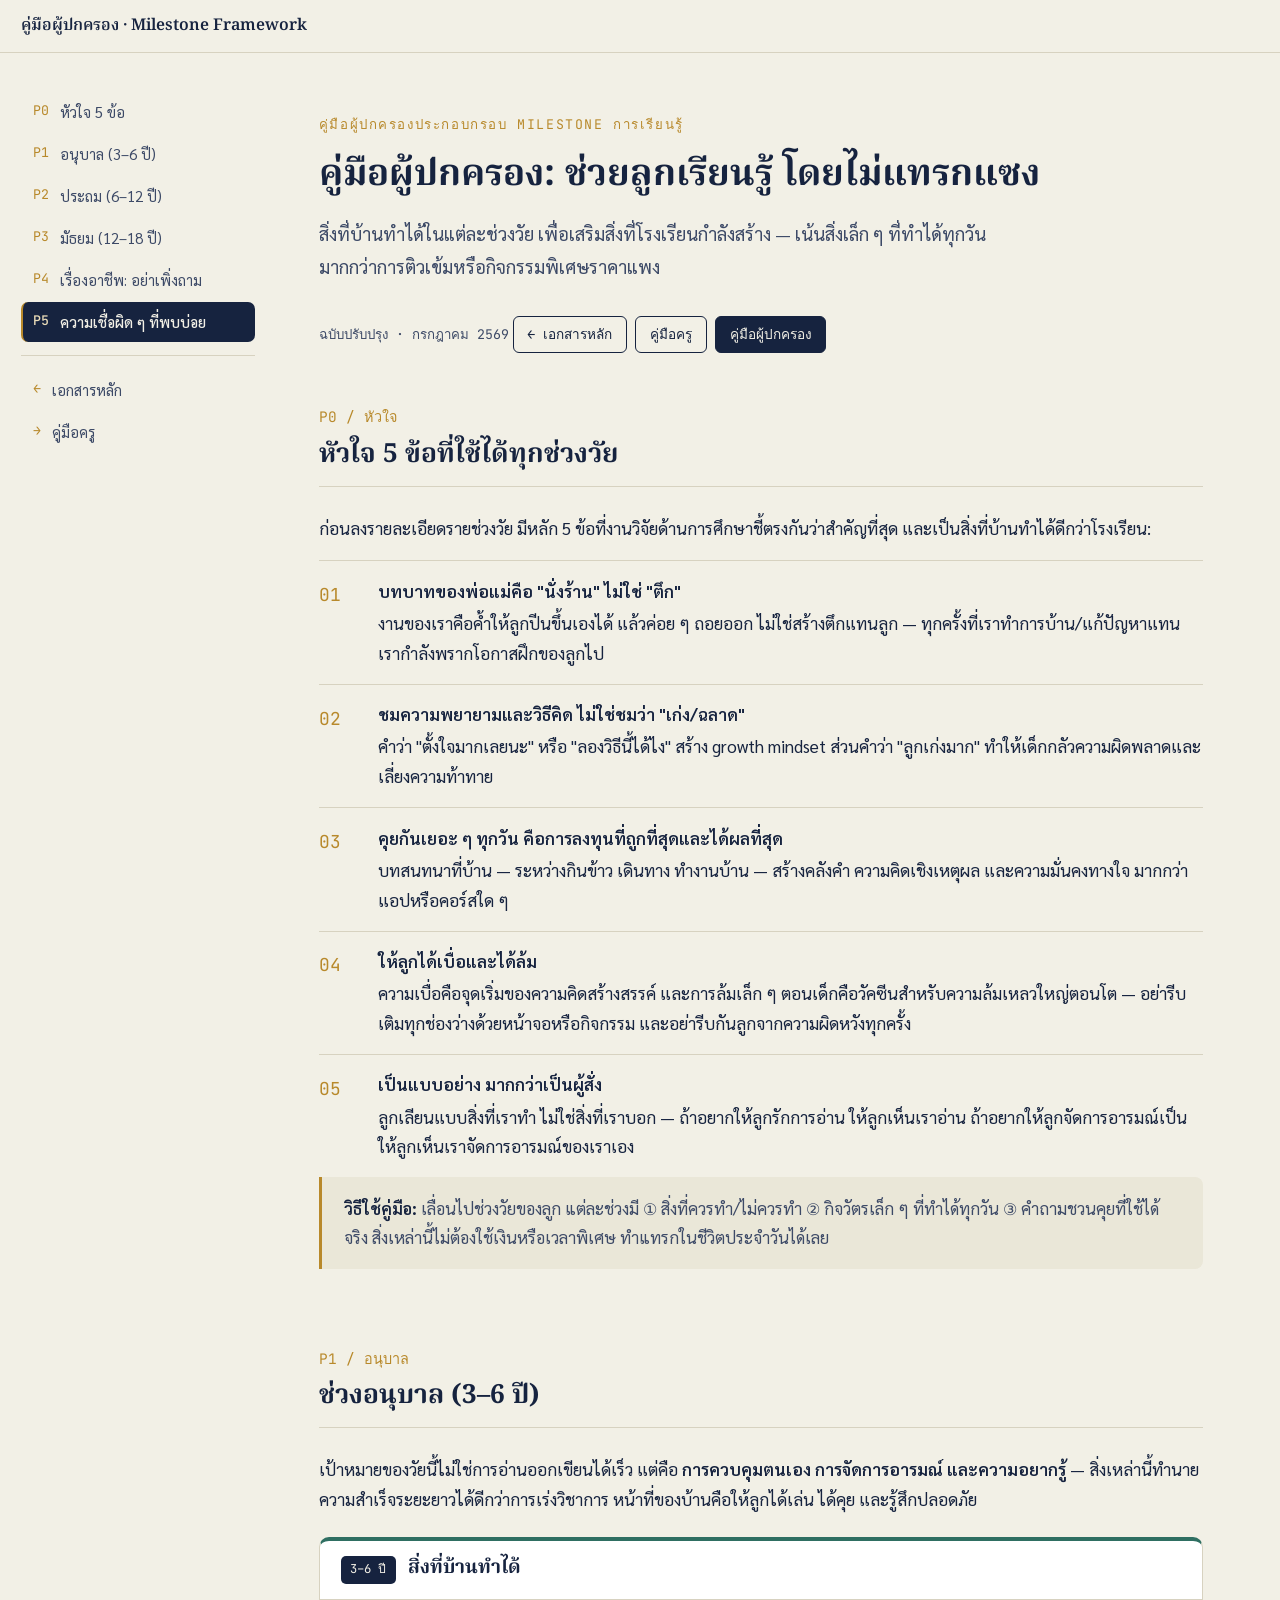
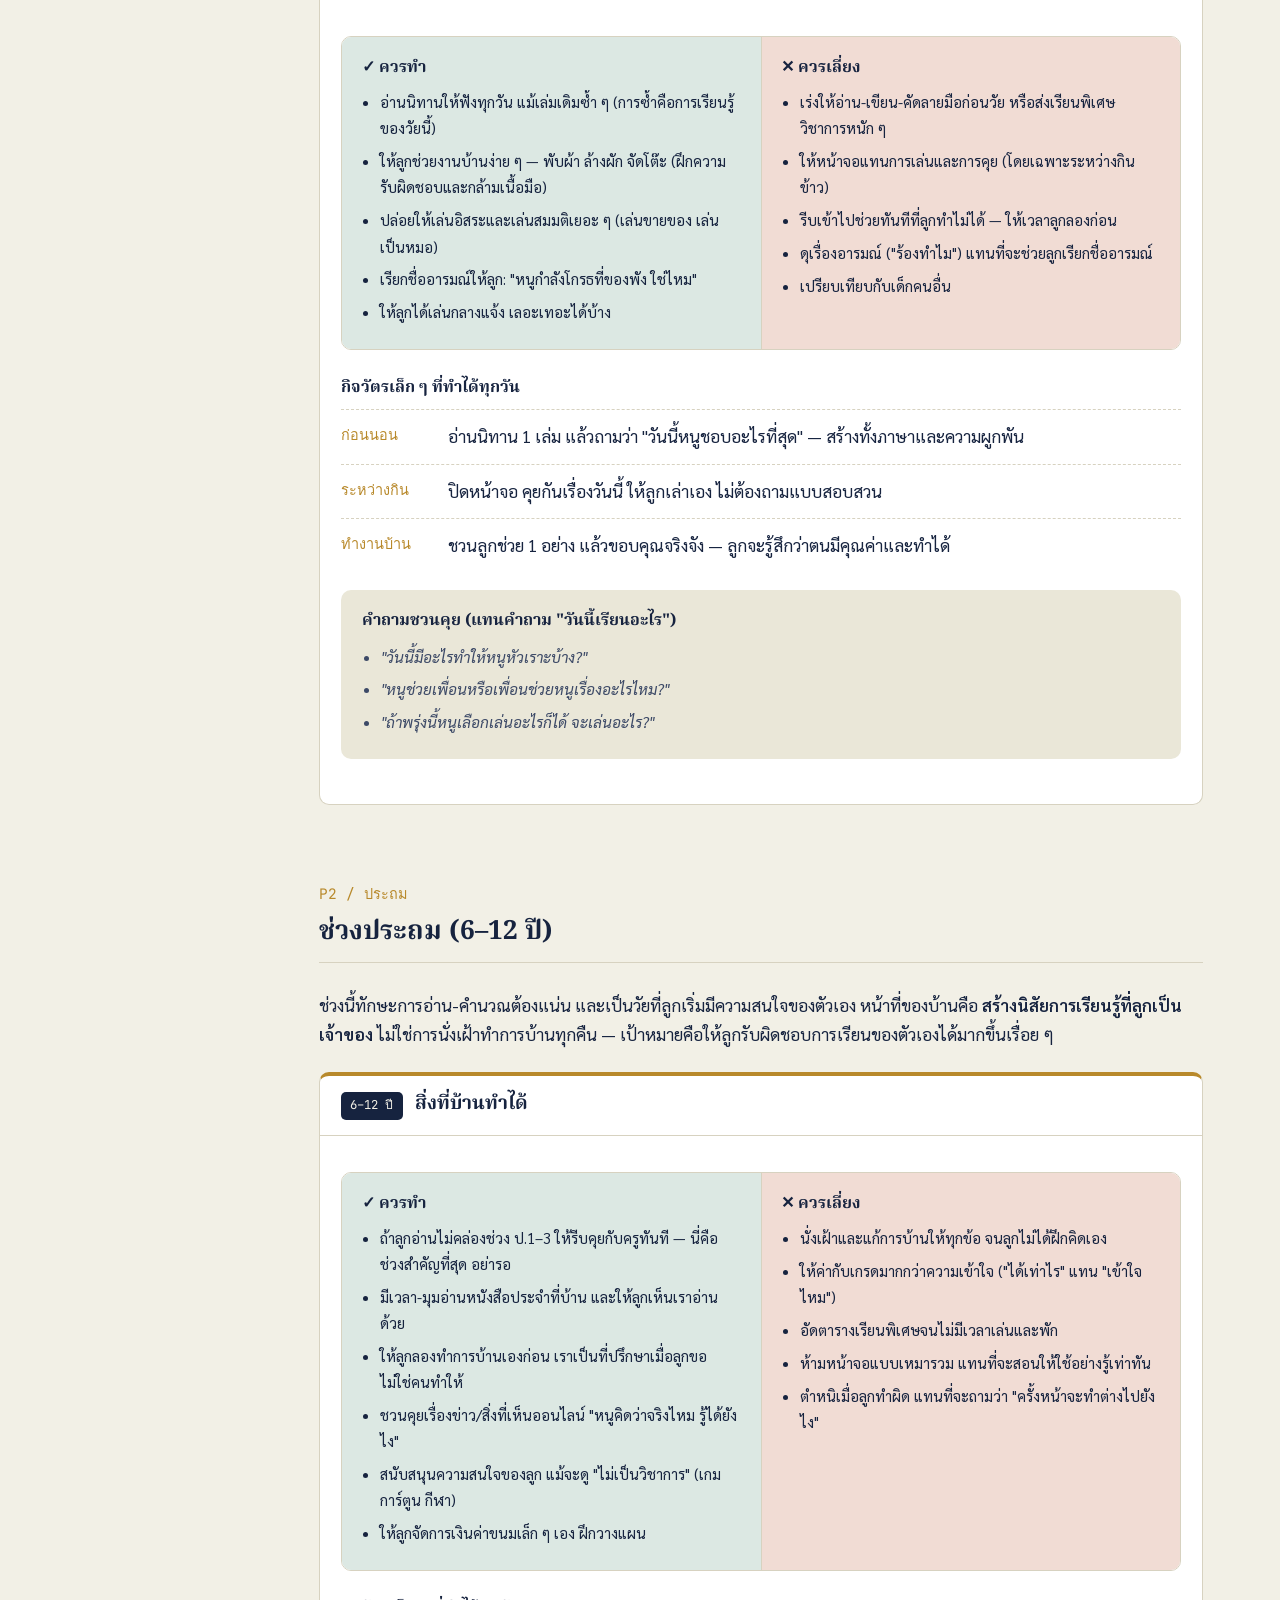
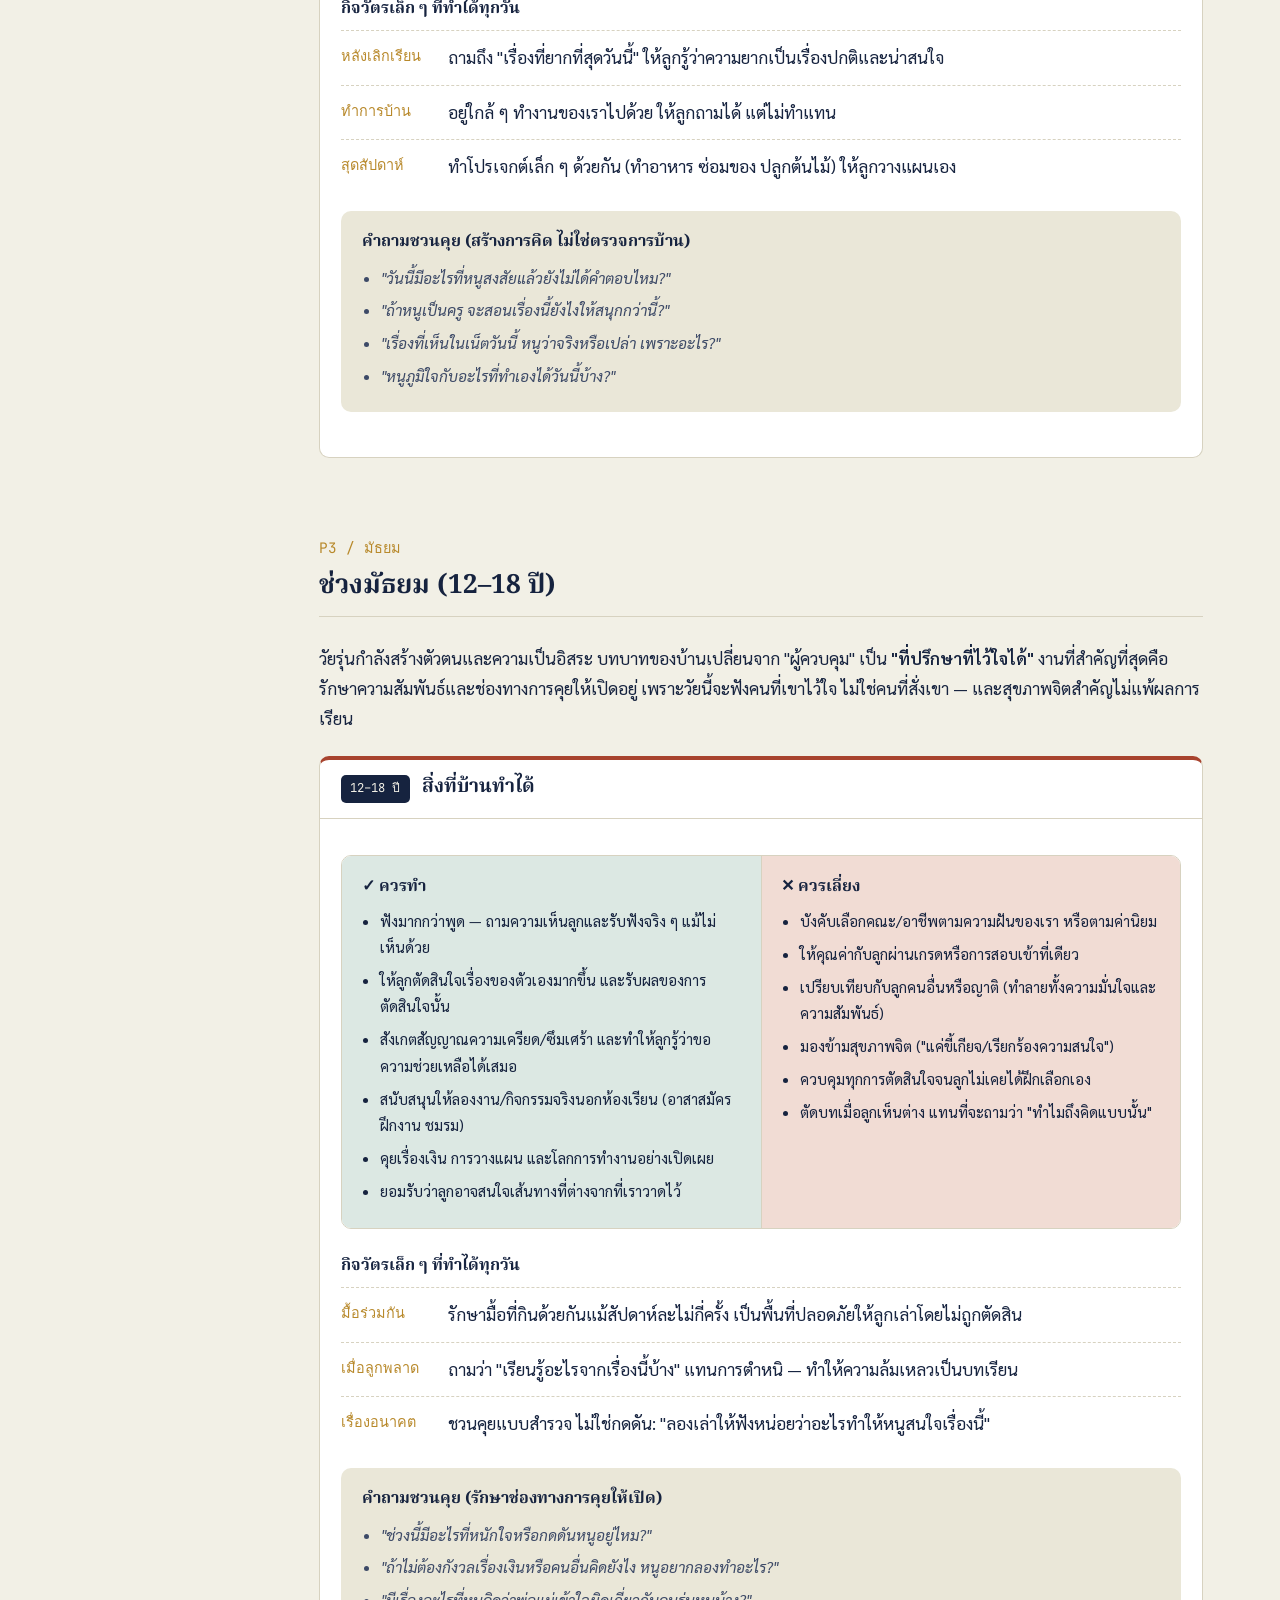
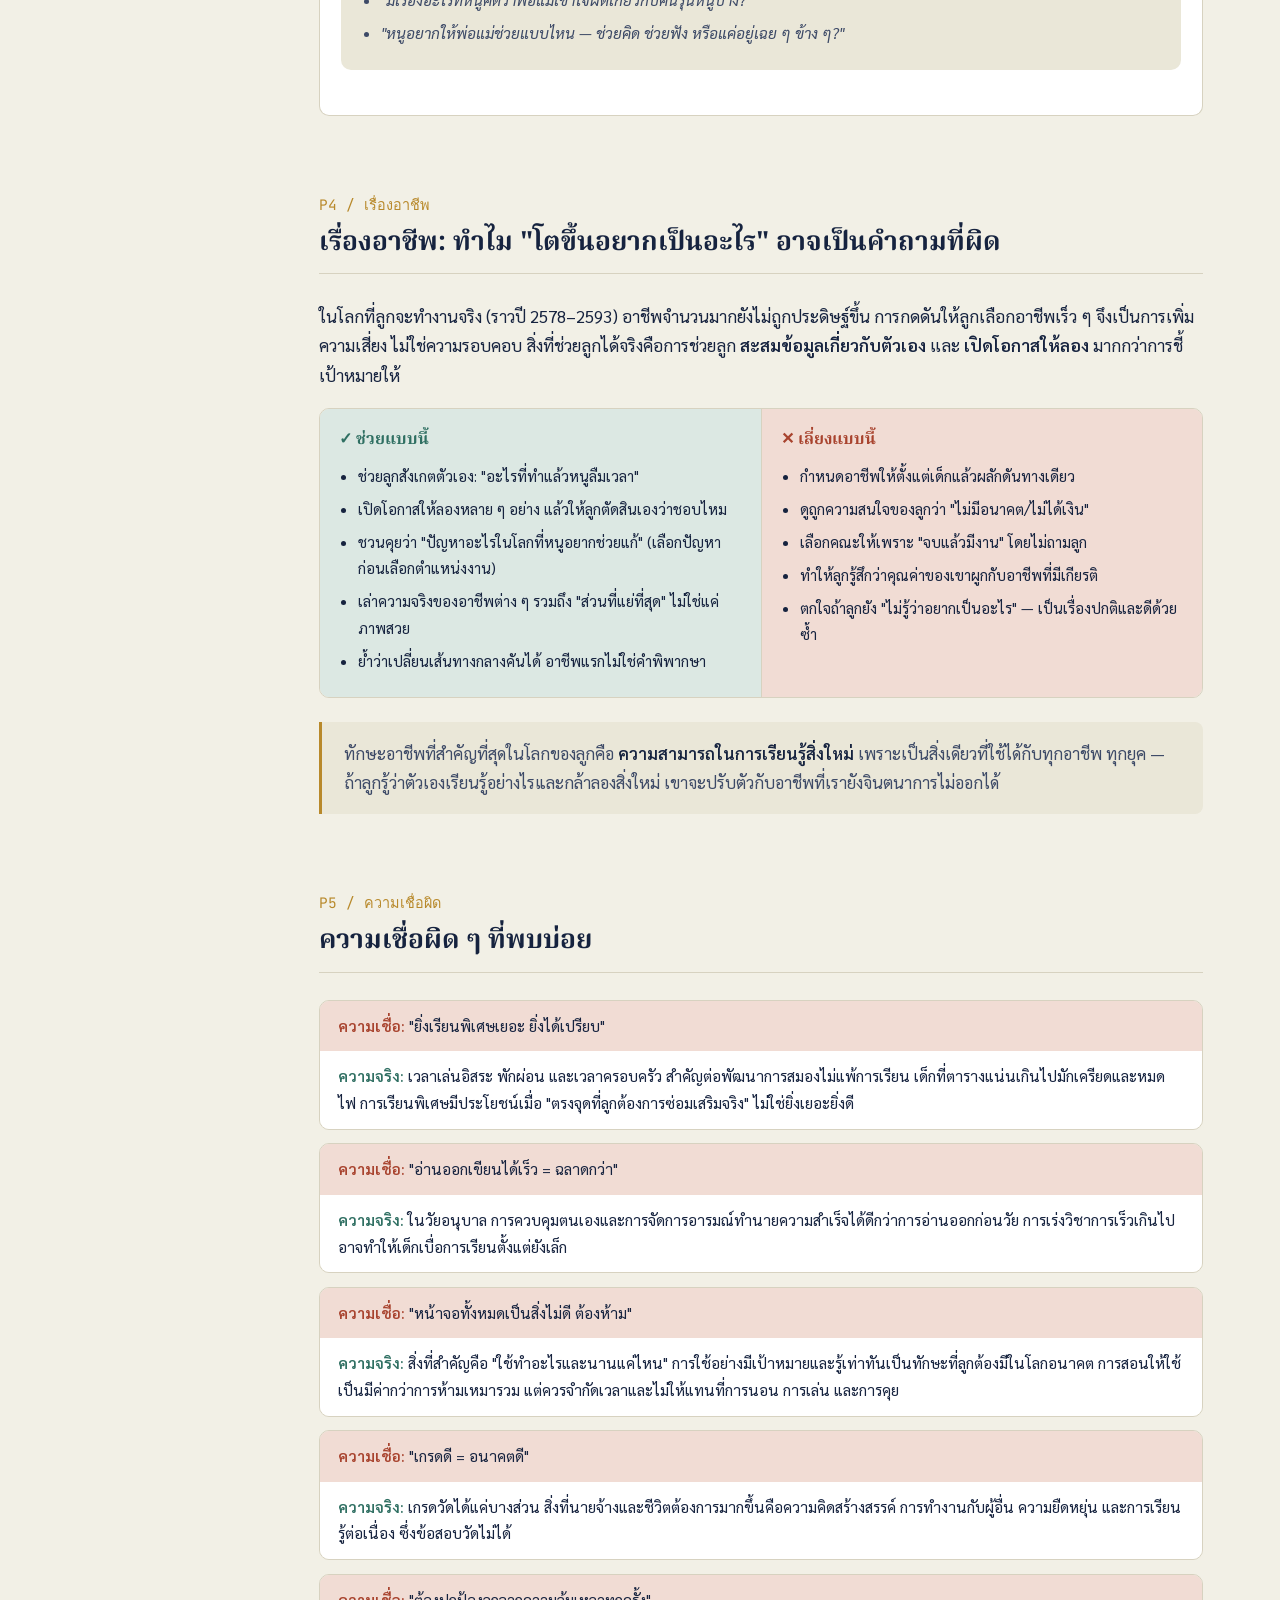
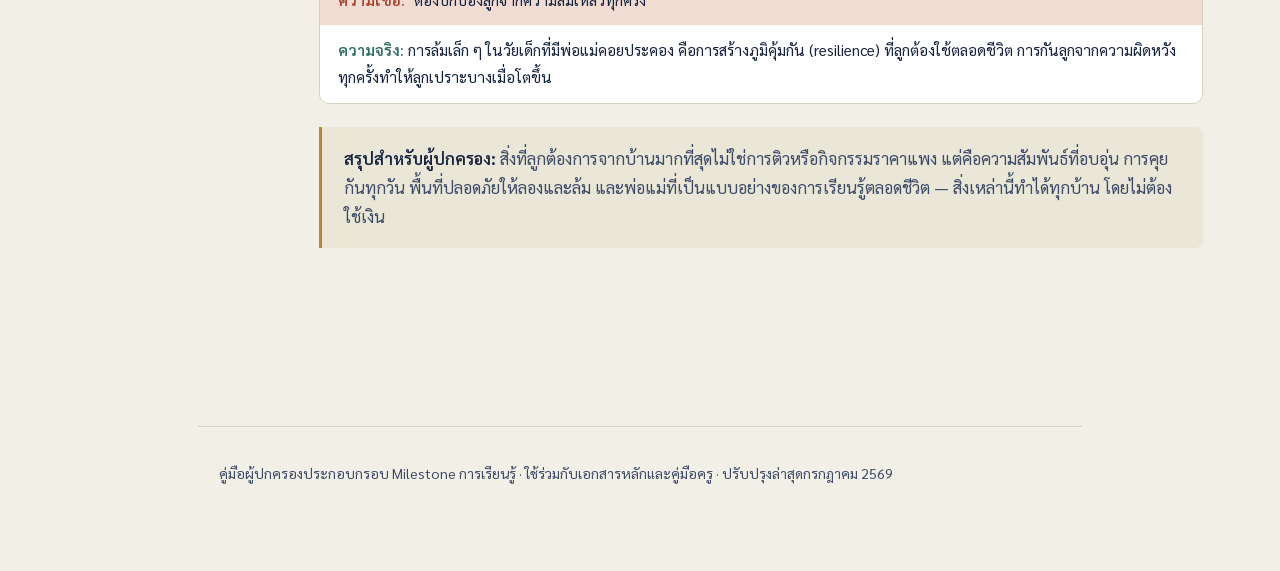
==== parents.html @ 1c9e145d "include parents manual and update reference links" ====
<!DOCTYPE html>
<html lang="th">
<head>
<meta charset="UTF-8">
<meta name="viewport" content="width=device-width, initial-scale=1.0">
<title>คู่มือผู้ปกครอง: ส่งเสริมการเรียนรู้ตามช่วงวัย</title>
<meta name="description" content="คู่มือผู้ปกครองสำหรับกรอบ Milestone การเรียนรู้ — ช่วยลูกอย่างไรในแต่ละช่วงวัย โดยไม่แทรกแซง">
<link rel="preconnect" href="https://fonts.googleapis.com">
<link rel="preconnect" href="https://fonts.gstatic.com" crossorigin>
<link href="https://fonts.googleapis.com/css2?family=Noto+Serif+Thai:wght@500;600;700&family=Sarabun:wght@300;400;500;600;700&family=JetBrains+Mono:wght@400;500&display=swap" rel="stylesheet">
<link rel="stylesheet" href="style.css">
</head>
<body>

<div id="progress"></div>

<div class="topbar">
  <span class="topbar__title">คู่มือผู้ปกครอง · Milestone Framework</span>
  <button class="topbar__toggle" id="tocToggle">สารบัญ ☰</button>
</div>

<div class="shell">
  <nav class="toc" id="toc">
    <ol>
      <li><a href="#p0"><span class="num">P0</span> หัวใจ 5 ข้อ</a></li>
      <li><a href="#p1"><span class="num">P1</span> อนุบาล (3–6 ปี)</a></li>
      <li><a href="#p2"><span class="num">P2</span> ประถม (6–12 ปี)</a></li>
      <li><a href="#p3"><span class="num">P3</span> มัธยม (12–18 ปี)</a></li>
      <li><a href="#p4"><span class="num">P4</span> เรื่องอาชีพ: อย่าเพิ่งถาม</a></li>
      <li><a href="#p5"><span class="num">P5</span> ความเชื่อผิด ๆ ที่พบบ่อย</a></li>
      <li style="margin-top:.8rem;border-top:1px solid var(--line);padding-top:.8rem;"><a href="index.html"><span class="num">←</span> เอกสารหลัก</a></li>
      <li><a href="teachers.html"><span class="num">→</span> คู่มือครู</a></li>
    </ol>
  </nav>

  <main>
    <div class="hero">
      <span class="eyebrow">คู่มือผู้ปกครองประกอบกรอบ Milestone การเรียนรู้</span>
      <h1>คู่มือผู้ปกครอง: ช่วยลูกเรียนรู้ โดยไม่แทรกแซง</h1>
      <p class="lede">สิ่งที่บ้านทำได้ในแต่ละช่วงวัย เพื่อเสริมสิ่งที่โรงเรียนกำลังสร้าง — เน้นสิ่งเล็ก ๆ ที่ทำได้ทุกวัน มากกว่าการติวเข้มหรือกิจกรรมพิเศษราคาแพง</p>
      <span class="meta">ฉบับปรับปรุง · กรกฎาคม 2569</span>
      <div class="page-switch"><a href="index.html">← เอกสารหลัก</a><a href="teachers.html">คู่มือครู</a><a class="current" href="parents.html">คู่มือผู้ปกครอง</a></div>
    </div>

    <!-- ===== P0 ===== -->
    <section id="p0">
      <div class="chapter-head"><span class="num">P0 / หัวใจ</span><h2>หัวใจ 5 ข้อที่ใช้ได้ทุกช่วงวัย</h2></div>
      <p>ก่อนลงรายละเอียดรายช่วงวัย มีหลัก 5 ข้อที่งานวิจัยด้านการศึกษาชี้ตรงกันว่าสำคัญที่สุด และเป็นสิ่งที่บ้านทำได้ดีกว่าโรงเรียน:</p>

      <div class="principle"><span class="idx">01</span><div><strong>บทบาทของพ่อแม่คือ "นั่งร้าน" ไม่ใช่ "ตึก"</strong>งานของเราคือค้ำให้ลูกปีนขึ้นเองได้ แล้วค่อย ๆ ถอยออก ไม่ใช่สร้างตึกแทนลูก — ทุกครั้งที่เราทำการบ้าน/แก้ปัญหาแทน เรากำลังพรากโอกาสฝึกของลูกไป</div></div>
      <div class="principle"><span class="idx">02</span><div><strong>ชมความพยายามและวิธีคิด ไม่ใช่ชมว่า "เก่ง/ฉลาด"</strong>คำว่า "ตั้งใจมากเลยนะ" หรือ "ลองวิธีนี้ได้ไง" สร้าง growth mindset ส่วนคำว่า "ลูกเก่งมาก" ทำให้เด็กกลัวความผิดพลาดและเลี่ยงความท้าทาย</div></div>
      <div class="principle"><span class="idx">03</span><div><strong>คุยกันเยอะ ๆ ทุกวัน คือการลงทุนที่ถูกที่สุดและได้ผลที่สุด</strong>บทสนทนาที่บ้าน — ระหว่างกินข้าว เดินทาง ทำงานบ้าน — สร้างคลังคำ ความคิดเชิงเหตุผล และความมั่นคงทางใจ มากกว่าแอปหรือคอร์สใด ๆ</div></div>
      <div class="principle"><span class="idx">04</span><div><strong>ให้ลูกได้เบื่อและได้ล้ม</strong>ความเบื่อคือจุดเริ่มของความคิดสร้างสรรค์ และการล้มเล็ก ๆ ตอนเด็กคือวัคซีนสำหรับความล้มเหลวใหญ่ตอนโต — อย่ารีบเติมทุกช่องว่างด้วยหน้าจอหรือกิจกรรม และอย่ารีบกันลูกจากความผิดหวังทุกครั้ง</div></div>
      <div class="principle"><span class="idx">05</span><div><strong>เป็นแบบอย่าง มากกว่าเป็นผู้สั่ง</strong>ลูกเลียนแบบสิ่งที่เราทำ ไม่ใช่สิ่งที่เราบอก — ถ้าอยากให้ลูกรักการอ่าน ให้ลูกเห็นเราอ่าน ถ้าอยากให้ลูกจัดการอารมณ์เป็น ให้ลูกเห็นเราจัดการอารมณ์ของเราเอง</div></div>

      <div class="lead-callout"><strong>วิธีใช้คู่มือ:</strong> เลื่อนไปช่วงวัยของลูก แต่ละช่วงมี ① สิ่งที่ควรทำ/ไม่ควรทำ ② กิจวัตรเล็ก ๆ ที่ทำได้ทุกวัน ③ คำถามชวนคุยที่ใช้ได้จริง สิ่งเหล่านี้ไม่ต้องใช้เงินหรือเวลาพิเศษ ทำแทรกในชีวิตประจำวันได้เลย</div>
    </section>

    <!-- ===== P1 KINDERGARTEN ===== -->
    <section id="p1">
      <div class="chapter-head"><span class="num">P1 / อนุบาล</span><h2>ช่วงอนุบาล (3–6 ปี)</h2></div>
      <p>เป้าหมายของวัยนี้ไม่ใช่การอ่านออกเขียนได้เร็ว แต่คือ <strong>การควบคุมตนเอง การจัดการอารมณ์ และความอยากรู้</strong> — สิ่งเหล่านี้ทำนายความสำเร็จระยะยาวได้ดีกว่าการเร่งวิชาการ หน้าที่ของบ้านคือให้ลูกได้เล่น ได้คุย และรู้สึกปลอดภัย</p>

      <div class="age-band age-band--k">
        <div class="age-band__head"><span class="badge">3–6 ปี</span><h3>สิ่งที่บ้านทำได้</h3></div>
        <div class="age-band__body">
          <div class="do-dont">
            <div class="do-col">
              <h5>✓ ควรทำ</h5>
              <ul>
                <li>อ่านนิทานให้ฟังทุกวัน แม้เล่มเดิมซ้ำ ๆ (การซ้ำคือการเรียนรู้ของวัยนี้)</li>
                <li>ให้ลูกช่วยงานบ้านง่าย ๆ — พับผ้า ล้างผัก จัดโต๊ะ (ฝึกความรับผิดชอบและกล้ามเนื้อมือ)</li>
                <li>ปล่อยให้เล่นอิสระและเล่นสมมติเยอะ ๆ (เล่นขายของ เล่นเป็นหมอ)</li>
                <li>เรียกชื่ออารมณ์ให้ลูก: "หนูกำลังโกรธที่ของพัง ใช่ไหม"</li>
                <li>ให้ลูกได้เล่นกลางแจ้ง เลอะเทอะได้บ้าง</li>
              </ul>
            </div>
            <div class="dont-col">
              <h5>✕ ควรเลี่ยง</h5>
              <ul>
                <li>เร่งให้อ่าน-เขียน-คัดลายมือก่อนวัย หรือส่งเรียนพิเศษวิชาการหนัก ๆ</li>
                <li>ให้หน้าจอแทนการเล่นและการคุย (โดยเฉพาะระหว่างกินข้าว)</li>
                <li>รีบเข้าไปช่วยทันทีที่ลูกทำไม่ได้ — ให้เวลาลูกลองก่อน</li>
                <li>ดุเรื่องอารมณ์ ("ร้องทำไม") แทนที่จะช่วยลูกเรียกชื่ออารมณ์</li>
                <li>เปรียบเทียบกับเด็กคนอื่น</li>
              </ul>
            </div>
          </div>

          <h5>กิจวัตรเล็ก ๆ ที่ทำได้ทุกวัน</h5>
          <div class="routine"><span class="icon">ก่อนนอน</span><div>อ่านนิทาน 1 เล่ม แล้วถามว่า "วันนี้หนูชอบอะไรที่สุด" — สร้างทั้งภาษาและความผูกพัน</div></div>
          <div class="routine"><span class="icon">ระหว่างกิน</span><div>ปิดหน้าจอ คุยกันเรื่องวันนี้ ให้ลูกเล่าเอง ไม่ต้องถามแบบสอบสวน</div></div>
          <div class="routine"><span class="icon">ทำงานบ้าน</span><div>ชวนลูกช่วย 1 อย่าง แล้วขอบคุณจริงจัง — ลูกจะรู้สึกว่าตนมีคุณค่าและทำได้</div></div>

          <div class="qbank">
            <h5>คำถามชวนคุย (แทนคำถาม "วันนี้เรียนอะไร")</h5>
            <ul>
              <li>"วันนี้มีอะไรทำให้หนูหัวเราะบ้าง?"</li>
              <li>"หนูช่วยเพื่อนหรือเพื่อนช่วยหนูเรื่องอะไรไหม?"</li>
              <li>"ถ้าพรุ่งนี้หนูเลือกเล่นอะไรก็ได้ จะเล่นอะไร?"</li>
            </ul>
          </div>
        </div>
      </div>
    </section>

    <!-- ===== P2 PRIMARY ===== -->
    <section id="p2">
      <div class="chapter-head"><span class="num">P2 / ประถม</span><h2>ช่วงประถม (6–12 ปี)</h2></div>
      <p>ช่วงนี้ทักษะการอ่าน-คำนวณต้องแน่น และเป็นวัยที่ลูกเริ่มมีความสนใจของตัวเอง หน้าที่ของบ้านคือ <strong>สร้างนิสัยการเรียนรู้ที่ลูกเป็นเจ้าของ</strong> ไม่ใช่การนั่งเฝ้าทำการบ้านทุกคืน — เป้าหมายคือให้ลูกรับผิดชอบการเรียนของตัวเองได้มากขึ้นเรื่อย ๆ</p>

      <div class="age-band age-band--p">
        <div class="age-band__head"><span class="badge">6–12 ปี</span><h3>สิ่งที่บ้านทำได้</h3></div>
        <div class="age-band__body">
          <div class="do-dont">
            <div class="do-col">
              <h5>✓ ควรทำ</h5>
              <ul>
                <li>ถ้าลูกอ่านไม่คล่องช่วง ป.1–3 ให้รีบคุยกับครูทันที — นี่คือช่วงสำคัญที่สุด อย่ารอ</li>
                <li>มีเวลา-มุมอ่านหนังสือประจำที่บ้าน และให้ลูกเห็นเราอ่านด้วย</li>
                <li>ให้ลูกลองทำการบ้านเองก่อน เราเป็นที่ปรึกษาเมื่อลูกขอ ไม่ใช่คนทำให้</li>
                <li>ชวนคุยเรื่องข่าว/สิ่งที่เห็นออนไลน์ "หนูคิดว่าจริงไหม รู้ได้ยังไง"</li>
                <li>สนับสนุนความสนใจของลูก แม้จะดู "ไม่เป็นวิชาการ" (เกม การ์ตูน กีฬา)</li>
                <li>ให้ลูกจัดการเงินค่าขนมเล็ก ๆ เอง ฝึกวางแผน</li>
              </ul>
            </div>
            <div class="dont-col">
              <h5>✕ ควรเลี่ยง</h5>
              <ul>
                <li>นั่งเฝ้าและแก้การบ้านให้ทุกข้อ จนลูกไม่ได้ฝึกคิดเอง</li>
                <li>ให้ค่ากับเกรดมากกว่าความเข้าใจ ("ได้เท่าไร" แทน "เข้าใจไหม")</li>
                <li>อัดตารางเรียนพิเศษจนไม่มีเวลาเล่นและพัก</li>
                <li>ห้ามหน้าจอแบบเหมารวม แทนที่จะสอนให้ใช้อย่างรู้เท่าทัน</li>
                <li>ตำหนิเมื่อลูกทำผิด แทนที่จะถามว่า "ครั้งหน้าจะทำต่างไปยังไง"</li>
              </ul>
            </div>
          </div>

          <h5>กิจวัตรเล็ก ๆ ที่ทำได้ทุกวัน</h5>
          <div class="routine"><span class="icon">หลังเลิกเรียน</span><div>ถามถึง "เรื่องที่ยากที่สุดวันนี้" ให้ลูกรู้ว่าความยากเป็นเรื่องปกติและน่าสนใจ</div></div>
          <div class="routine"><span class="icon">ทำการบ้าน</span><div>อยู่ใกล้ ๆ ทำงานของเราไปด้วย ให้ลูกถามได้ แต่ไม่ทำแทน</div></div>
          <div class="routine"><span class="icon">สุดสัปดาห์</span><div>ทำโปรเจกต์เล็ก ๆ ด้วยกัน (ทำอาหาร ซ่อมของ ปลูกต้นไม้) ให้ลูกวางแผนเอง</div></div>

          <div class="qbank">
            <h5>คำถามชวนคุย (สร้างการคิด ไม่ใช่ตรวจการบ้าน)</h5>
            <ul>
              <li>"วันนี้มีอะไรที่หนูสงสัยแล้วยังไม่ได้คำตอบไหม?"</li>
              <li>"ถ้าหนูเป็นครู จะสอนเรื่องนี้ยังไงให้สนุกกว่านี้?"</li>
              <li>"เรื่องที่เห็นในเน็ตวันนี้ หนูว่าจริงหรือเปล่า เพราะอะไร?"</li>
              <li>"หนูภูมิใจกับอะไรที่ทำเองได้วันนี้บ้าง?"</li>
            </ul>
          </div>
        </div>
      </div>
    </section>

    <!-- ===== P3 SECONDARY ===== -->
    <section id="p3">
      <div class="chapter-head"><span class="num">P3 / มัธยม</span><h2>ช่วงมัธยม (12–18 ปี)</h2></div>
      <p>วัยรุ่นกำลังสร้างตัวตนและความเป็นอิสระ บทบาทของบ้านเปลี่ยนจาก "ผู้ควบคุม" เป็น <strong>"ที่ปรึกษาที่ไว้ใจได้"</strong> งานที่สำคัญที่สุดคือรักษาความสัมพันธ์และช่องทางการคุยให้เปิดอยู่ เพราะวัยนี้จะฟังคนที่เขาไว้ใจ ไม่ใช่คนที่สั่งเขา — และสุขภาพจิตสำคัญไม่แพ้ผลการเรียน</p>

      <div class="age-band age-band--s">
        <div class="age-band__head"><span class="badge">12–18 ปี</span><h3>สิ่งที่บ้านทำได้</h3></div>
        <div class="age-band__body">
          <div class="do-dont">
            <div class="do-col">
              <h5>✓ ควรทำ</h5>
              <ul>
                <li>ฟังมากกว่าพูด — ถามความเห็นลูกและรับฟังจริง ๆ แม้ไม่เห็นด้วย</li>
                <li>ให้ลูกตัดสินใจเรื่องของตัวเองมากขึ้น และรับผลของการตัดสินใจนั้น</li>
                <li>สังเกตสัญญาณความเครียด/ซึมเศร้า และทำให้ลูกรู้ว่าขอความช่วยเหลือได้เสมอ</li>
                <li>สนับสนุนให้ลองงาน/กิจกรรมจริงนอกห้องเรียน (อาสาสมัคร ฝึกงาน ชมรม)</li>
                <li>คุยเรื่องเงิน การวางแผน และโลกการทำงานอย่างเปิดเผย</li>
                <li>ยอมรับว่าลูกอาจสนใจเส้นทางที่ต่างจากที่เราวาดไว้</li>
              </ul>
            </div>
            <div class="dont-col">
              <h5>✕ ควรเลี่ยง</h5>
              <ul>
                <li>บังคับเลือกคณะ/อาชีพตามความฝันของเรา หรือตามค่านิยม</li>
                <li>ให้คุณค่ากับลูกผ่านเกรดหรือการสอบเข้าที่เดียว</li>
                <li>เปรียบเทียบกับลูกคนอื่นหรือญาติ (ทำลายทั้งความมั่นใจและความสัมพันธ์)</li>
                <li>มองข้ามสุขภาพจิต ("แค่ขี้เกียจ/เรียกร้องความสนใจ")</li>
                <li>ควบคุมทุกการตัดสินใจจนลูกไม่เคยได้ฝึกเลือกเอง</li>
                <li>ตัดบทเมื่อลูกเห็นต่าง แทนที่จะถามว่า "ทำไมถึงคิดแบบนั้น"</li>
              </ul>
            </div>
          </div>

          <h5>กิจวัตรเล็ก ๆ ที่ทำได้ทุกวัน</h5>
          <div class="routine"><span class="icon">มื้อร่วมกัน</span><div>รักษามื้อที่กินด้วยกันแม้สัปดาห์ละไม่กี่ครั้ง เป็นพื้นที่ปลอดภัยให้ลูกเล่าโดยไม่ถูกตัดสิน</div></div>
          <div class="routine"><span class="icon">เมื่อลูกพลาด</span><div>ถามว่า "เรียนรู้อะไรจากเรื่องนี้บ้าง" แทนการตำหนิ — ทำให้ความล้มเหลวเป็นบทเรียน</div></div>
          <div class="routine"><span class="icon">เรื่องอนาคต</span><div>ชวนคุยแบบสำรวจ ไม่ใช่กดดัน: "ลองเล่าให้ฟังหน่อยว่าอะไรทำให้หนูสนใจเรื่องนี้"</div></div>

          <div class="qbank">
            <h5>คำถามชวนคุย (รักษาช่องทางการคุยให้เปิด)</h5>
            <ul>
              <li>"ช่วงนี้มีอะไรที่หนักใจหรือกดดันหนูอยู่ไหม?"</li>
              <li>"ถ้าไม่ต้องกังวลเรื่องเงินหรือคนอื่นคิดยังไง หนูอยากลองทำอะไร?"</li>
              <li>"มีเรื่องอะไรที่หนูคิดว่าพ่อแม่เข้าใจผิดเกี่ยวกับคนรุ่นหนูบ้าง?"</li>
              <li>"หนูอยากให้พ่อแม่ช่วยแบบไหน — ช่วยคิด ช่วยฟัง หรือแค่อยู่เฉย ๆ ข้าง ๆ?"</li>
            </ul>
          </div>
        </div>
      </div>
    </section>

    <!-- ===== P4 CAREER ===== -->
    <section id="p4">
      <div class="chapter-head"><span class="num">P4 / เรื่องอาชีพ</span><h2>เรื่องอาชีพ: ทำไม "โตขึ้นอยากเป็นอะไร" อาจเป็นคำถามที่ผิด</h2></div>
      <p>ในโลกที่ลูกจะทำงานจริง (ราวปี 2578–2593) อาชีพจำนวนมากยังไม่ถูกประดิษฐ์ขึ้น การกดดันให้ลูกเลือกอาชีพเร็ว ๆ จึงเป็นการเพิ่มความเสี่ยง ไม่ใช่ความรอบคอบ สิ่งที่ช่วยลูกได้จริงคือการช่วยลูก <strong>สะสมข้อมูลเกี่ยวกับตัวเอง</strong> และ <strong>เปิดโอกาสให้ลอง</strong> มากกว่าการชี้เป้าหมายให้</p>

      <div class="do-dont">
        <div class="do-col">
          <h5>✓ ช่วยแบบนี้</h5>
          <ul>
            <li>ช่วยลูกสังเกตตัวเอง: "อะไรที่ทำแล้วหนูลืมเวลา"</li>
            <li>เปิดโอกาสให้ลองหลาย ๆ อย่าง แล้วให้ลูกตัดสินเองว่าชอบไหม</li>
            <li>ชวนคุยว่า "ปัญหาอะไรในโลกที่หนูอยากช่วยแก้" (เลือกปัญหา ก่อนเลือกตำแหน่งงาน)</li>
            <li>เล่าความจริงของอาชีพต่าง ๆ รวมถึง "ส่วนที่แย่ที่สุด" ไม่ใช่แค่ภาพสวย</li>
            <li>ย้ำว่าเปลี่ยนเส้นทางกลางคันได้ อาชีพแรกไม่ใช่คำพิพากษา</li>
          </ul>
        </div>
        <div class="dont-col">
          <h5>✕ เลี่ยงแบบนี้</h5>
          <ul>
            <li>กำหนดอาชีพให้ตั้งแต่เด็กแล้วผลักดันทางเดียว</li>
            <li>ดูถูกความสนใจของลูกว่า "ไม่มีอนาคต/ไม่ได้เงิน"</li>
            <li>เลือกคณะให้เพราะ "จบแล้วมีงาน" โดยไม่ถามลูก</li>
            <li>ทำให้ลูกรู้สึกว่าคุณค่าของเขาผูกกับอาชีพที่มีเกียรติ</li>
            <li>ตกใจถ้าลูกยัง "ไม่รู้ว่าอยากเป็นอะไร" — เป็นเรื่องปกติและดีด้วยซ้ำ</li>
          </ul>
        </div>
      </div>
      <div class="lead-callout">ทักษะอาชีพที่สำคัญที่สุดในโลกของลูกคือ <strong>ความสามารถในการเรียนรู้สิ่งใหม่</strong> เพราะเป็นสิ่งเดียวที่ใช้ได้กับทุกอาชีพ ทุกยุค — ถ้าลูกรู้ว่าตัวเองเรียนรู้อย่างไรและกล้าลองสิ่งใหม่ เขาจะปรับตัวกับอาชีพที่เรายังจินตนาการไม่ออกได้</div>
    </section>

    <!-- ===== P5 MYTHS ===== -->
    <section id="p5">
      <div class="chapter-head"><span class="num">P5 / ความเชื่อผิด</span><h2>ความเชื่อผิด ๆ ที่พบบ่อย</h2></div>
      <div class="myth">
        <div class="myth-row"><div class="m"><strong>ความเชื่อ:</strong> "ยิ่งเรียนพิเศษเยอะ ยิ่งได้เปรียบ"</div><div class="r"><strong>ความจริง:</strong> เวลาเล่นอิสระ พักผ่อน และเวลาครอบครัว สำคัญต่อพัฒนาการสมองไม่แพ้การเรียน เด็กที่ตารางแน่นเกินไปมักเครียดและหมดไฟ การเรียนพิเศษมีประโยชน์เมื่อ "ตรงจุดที่ลูกต้องการซ่อมเสริมจริง" ไม่ใช่ยิ่งเยอะยิ่งดี</div></div>
        <div class="myth-row"><div class="m"><strong>ความเชื่อ:</strong> "อ่านออกเขียนได้เร็ว = ฉลาดกว่า"</div><div class="r"><strong>ความจริง:</strong> ในวัยอนุบาล การควบคุมตนเองและการจัดการอารมณ์ทำนายความสำเร็จได้ดีกว่าการอ่านออกก่อนวัย การเร่งวิชาการเร็วเกินไปอาจทำให้เด็กเบื่อการเรียนตั้งแต่ยังเล็ก</div></div>
        <div class="myth-row"><div class="m"><strong>ความเชื่อ:</strong> "หน้าจอทั้งหมดเป็นสิ่งไม่ดี ต้องห้าม"</div><div class="r"><strong>ความจริง:</strong> สิ่งที่สำคัญคือ "ใช้ทำอะไรและนานแค่ไหน" การใช้อย่างมีเป้าหมายและรู้เท่าทันเป็นทักษะที่ลูกต้องมีในโลกอนาคต การสอนให้ใช้เป็นมีค่ากว่าการห้ามเหมารวม แต่ควรจำกัดเวลาและไม่ให้แทนที่การนอน การเล่น และการคุย</div></div>
        <div class="myth-row"><div class="m"><strong>ความเชื่อ:</strong> "เกรดดี = อนาคตดี"</div><div class="r"><strong>ความจริง:</strong> เกรดวัดได้แค่บางส่วน สิ่งที่นายจ้างและชีวิตต้องการมากขึ้นคือความคิดสร้างสรรค์ การทำงานกับผู้อื่น ความยืดหยุ่น และการเรียนรู้ต่อเนื่อง ซึ่งข้อสอบวัดไม่ได้</div></div>
        <div class="myth-row"><div class="m"><strong>ความเชื่อ:</strong> "ต้องปกป้องลูกจากความล้มเหลวทุกครั้ง"</div><div class="r"><strong>ความจริง:</strong> การล้มเล็ก ๆ ในวัยเด็กที่มีพ่อแม่คอยประคอง คือการสร้างภูมิคุ้มกัน (resilience) ที่ลูกต้องใช้ตลอดชีวิต การกันลูกจากความผิดหวังทุกครั้งทำให้ลูกเปราะบางเมื่อโตขึ้น</div></div>
      </div>

      <div class="lead-callout"><strong>สรุปสำหรับผู้ปกครอง:</strong> สิ่งที่ลูกต้องการจากบ้านมากที่สุดไม่ใช่การติวหรือกิจกรรมราคาแพง แต่คือความสัมพันธ์ที่อบอุ่น การคุยกันทุกวัน พื้นที่ปลอดภัยให้ลองและล้ม และพ่อแม่ที่เป็นแบบอย่างของการเรียนรู้ตลอดชีวิต — สิ่งเหล่านี้ทำได้ทุกบ้าน โดยไม่ต้องใช้เงิน</div>
    </section>
  </main>
</div>

<footer>
  <p>คู่มือผู้ปกครองประกอบกรอบ Milestone การเรียนรู้ · ใช้ร่วมกับเอกสารหลักและคู่มือครู · ปรับปรุงล่าสุดกรกฎาคม 2569</p>
</footer>

<script>
  const bar = document.getElementById('progress');
  function updateProgress(){
    const h = document.documentElement;
    bar.style.width = (h.scrollTop)/(h.scrollHeight - h.clientHeight)*100 + '%';
  }
  document.addEventListener('scroll', updateProgress, {passive:true});
  updateProgress();

  const toc = document.getElementById('toc');
  document.getElementById('tocToggle').addEventListener('click', () => toc.classList.toggle('open'));
  toc.querySelectorAll('a').forEach(a => a.addEventListener('click', () => toc.classList.remove('open')));

  const links = Array.from(document.querySelectorAll("nav.toc a[href^='#']"));
  const sections = links.map(l => document.querySelector(l.getAttribute('href')));
  const io = new IntersectionObserver((entries) => {
    entries.forEach(entry => {
      if (entry.isIntersecting){
        const link = links.find(l => l.getAttribute('href') === '#'+entry.target.id);
        if (link){ links.forEach(l => l.classList.remove('active')); link.classList.add('active'); }
      }
    });
  }, { rootMargin: '-10% 0px -70% 0px', threshold: 0 });
  sections.forEach(s => s && io.observe(s));
</script>
</body>
</html>
---- style.css ----
:root{
    --paper:#F2F0E6;
    --paper-2:#EAE7D8;
    --ink:#16233F;
    --ink-soft:#3D4A67;
    --gold:#B8892B;
    --gold-soft:#E9DBB8;
    --teal:#2F6F62;
    --teal-soft:#DCE8E3;
    --brick:#A8432E;
    --brick-soft:#F1DCD4;
    --line:#D7D2C0;
    --maxw:52rem;
    --radius:10px;
    font-size:17px;
  }
  *{box-sizing:border-box;}
  html{scroll-behavior:smooth;}
  body{
    margin:0;
    background:var(--paper);
    color:var(--ink);
    font-family:"Sarabun",sans-serif;
    line-height:1.75;
    -webkit-font-smoothing:antialiased;
  }
  h1,h2,h3,h4{
    font-family:"Noto Serif Thai","Sarabun",serif;
    color:var(--ink);
    line-height:1.35;
    margin:0;
  }
  .mono{
    font-family:"JetBrains Mono",monospace;
    letter-spacing:.04em;
  }
  a{color:var(--ink);}
  p{margin:0 0 1rem 0;}
  ul{margin:0 0 1rem 0;padding-left:1.3rem;}
  li{margin-bottom:.45rem;}
  strong{color:var(--ink);font-weight:600;}

  /* ---------- progress bar ---------- */
  #progress{
    position:fixed;top:0;left:0;height:3px;width:0%;
    background:linear-gradient(90deg,var(--teal),var(--gold));
    z-index:100;transition:width .1s linear;
  }

  /* ---------- top bar ---------- */
  .topbar{
    position:sticky;top:0;z-index:90;
    background:rgba(242,240,230,.92);
    backdrop-filter:blur(6px);
    border-bottom:1px solid var(--line);
    display:flex;align-items:center;justify-content:space-between;
    padding:.7rem 1.25rem;
  }
  .topbar__title{
    font-family:"Noto Serif Thai",serif;font-weight:600;font-size:.95rem;
    white-space:nowrap;overflow:hidden;text-overflow:ellipsis;
  }
  .topbar__toggle{
    display:none;background:none;border:1px solid var(--ink);border-radius:6px;
    color:var(--ink);font-family:"JetBrains Mono",monospace;font-size:.75rem;
    padding:.35rem .6rem;cursor:pointer;
  }

  /* ---------- layout ---------- */
  .shell{
    display:grid;
    grid-template-columns:15rem minmax(0,1fr);
    max-width:76rem;margin:0 auto;
    gap:0 2.5rem;
  }
  nav.toc{
    position:sticky;top:3.4rem;align-self:start;
    height:calc(100vh - 3.4rem);overflow-y:auto;
    padding:2rem 0 2rem 1.25rem;
  }
  nav.toc ol{list-style:none;margin:0;padding:0;}
  nav.toc li{margin-bottom:.15rem;}
  nav.toc a{
    display:flex;gap:.6rem;text-decoration:none;color:var(--ink-soft);
    font-size:.87rem;padding:.4rem .6rem;border-radius:7px;
    border-left:2px solid transparent;
  }
  nav.toc a .num{font-family:"JetBrains Mono",monospace;color:var(--gold);font-size:.78rem;}
  nav.toc a:hover{background:var(--paper-2);}
  nav.toc a.active{
    background:var(--ink);color:var(--paper);font-weight:500;
    border-left:2px solid var(--gold);
  }
  nav.toc a.active .num{color:var(--gold-soft);}

  main{padding:2rem 1.25rem 6rem;min-width:0;}

  /* ---------- hero ---------- */
  .hero{max-width:var(--maxw);margin:1.5rem 0 3rem;}
  .eyebrow{
    font-family:"JetBrains Mono",monospace;font-size:.78rem;letter-spacing:.12em;
    text-transform:uppercase;color:var(--gold);margin-bottom:.9rem;display:block;
  }
  .hero h1{font-size:2.15rem;font-weight:700;margin-bottom:1rem;}
  .hero .lede{font-size:1.08rem;color:var(--ink-soft);max-width:42rem;}
  .hero .meta{
    margin-top:1.4rem;font-family:"JetBrains Mono",monospace;font-size:.78rem;
    color:var(--ink-soft);
  }

  /* ---------- spine svg ---------- */
  .spine-wrap{margin:2.5rem 0 1rem;}
  .spine-wrap svg{width:100%;height:auto;display:block;}
  .spine-path{
    fill:none;stroke:var(--gold);stroke-width:2.5;
    stroke-dasharray:900;stroke-dashoffset:900;
    animation:draw 1.8s ease forwards .2s;
  }
  .spine-node circle{fill:var(--paper);stroke:var(--ink);stroke-width:2.5;}
  .spine-node.foundation circle{stroke:var(--teal);}
  .spine-node.transform circle{stroke:var(--gold);}
  .spine-label{font-family:"Sarabun";font-size:12.5px;fill:var(--ink);}
  .spine-age{font-family:"JetBrains Mono";font-size:10.5px;fill:var(--ink-soft);}
  @keyframes draw{to{stroke-dashoffset:0;}}
  @media (prefers-reduced-motion:reduce){
    .spine-path{animation:none;stroke-dashoffset:0;}
  }

  /* ---------- sections ---------- */
  section{max-width:var(--maxw);margin:0 0 4.5rem;scroll-margin-top:4.2rem;}
  section > .chapter-head{margin-bottom:1.6rem;}
  .chapter-head .num{
    font-family:"JetBrains Mono",monospace;color:var(--gold);font-size:.85rem;
    display:block;margin-bottom:.5rem;
  }
  section h2{font-size:1.55rem;border-bottom:1px solid var(--line);padding-bottom:.7rem;}
  section h3{font-size:1.18rem;margin:1.8rem 0 .7rem;color:var(--ink);}
  section h3::before{content:"";display:inline-block;width:.5rem;height:.5rem;background:var(--gold);margin-right:.55rem;border-radius:1px;vertical-align:middle;}
  section h4{font-size:1rem;margin:1.2rem 0 .5rem;color:var(--ink-soft);}

  .lead-callout{
    background:var(--paper-2);border-left:3px solid var(--gold);
    padding:1rem 1.3rem;border-radius:0 8px 8px 0;margin:0 0 1.4rem;
    font-size:.97rem;color:var(--ink-soft);
  }

  /* ---------- pillar cards (ch1) ---------- */
  .pillars{display:grid;grid-template-columns:repeat(2,1fr);gap:.9rem;margin:1.2rem 0 1.6rem;}
  .pillar{
    background:#fff;border:1px solid var(--line);border-radius:var(--radius);
    padding:1rem 1.1rem;
  }
  .pillar .num{font-family:"JetBrains Mono";color:var(--gold);font-size:.8rem;}
  .pillar h4{margin:.35rem 0 .3rem;font-size:.98rem;}
  .pillar p{margin:0;font-size:.92rem;color:var(--ink-soft);}

  /* ---------- principle list (ch2) ---------- */
  .principle{
    display:grid;grid-template-columns:2.6rem 1fr;gap:.9rem;
    padding:.9rem 0;border-top:1px solid var(--line);
  }
  .principle:first-of-type{border-top:none;}
  .principle .idx{font-family:"JetBrains Mono";color:var(--gold);font-size:1.05rem;padding-top:.15rem;}
  .principle strong{display:block;margin-bottom:.15rem;}

  .country-card{
    border:1px solid var(--line);border-radius:var(--radius);
    padding:1rem 1.2rem;margin-bottom:.9rem;background:#fff;
  }
  .country-card h4{margin:0 0 .4rem;}
  .country-card p{margin:0;font-size:.94rem;}

  /* ---------- milestone cards (ch3) ---------- */
  .age-card{
    border:1px solid var(--line);border-radius:var(--radius);
    overflow:hidden;margin-bottom:1.6rem;background:#fff;
  }
  .age-card__head{
    padding:1rem 1.3rem;border-bottom:1px solid var(--line);
    display:flex;align-items:baseline;gap:.8rem;flex-wrap:wrap;
  }
  .age-card__head .badge{
    font-family:"JetBrains Mono";font-size:.72rem;
    background:var(--ink);color:var(--paper);padding:.2rem .55rem;border-radius:5px;
  }
  .age-card__head h3{margin:0;font-size:1.15rem;}
  .age-card__head h3::before{display:none;}
  .age-card--kinder{border-top:4px solid var(--teal);}
  .age-card--early{border-top:4px solid #4B8E7A;}
  .age-card--upper{border-top:4px solid var(--gold);}
  .age-card--lower-sec{border-top:4px solid #C09A3E;}
  .age-card--upper-sec{border-top:4px solid var(--brick);}

  table.mtbl{width:100%;border-collapse:collapse;}
  table.mtbl th{
    text-align:left;font-family:"JetBrains Mono";font-size:.72rem;
    text-transform:uppercase;letter-spacing:.06em;
    background:var(--ink);color:var(--paper);padding:.6rem .9rem;
  }
  table.mtbl td{
    padding:.75rem .9rem;font-size:.92rem;vertical-align:top;
    border-bottom:1px solid var(--line);
  }
  table.mtbl td:first-child{font-weight:600;width:17%;color:var(--ink);}
  table.mtbl tr:last-child td{border-bottom:none;}
  table.mtbl tr:nth-child(even){background:var(--paper);}
  table.mtbl ul{margin:0;padding-left:1.1rem;}
  table.mtbl li{margin-bottom:.3rem;font-size:.92rem;}

  @media (max-width:680px){
    table.mtbl thead{display:none;}
    table.mtbl, table.mtbl tbody, table.mtbl tr, table.mtbl td{display:block;width:100%;}
    table.mtbl tr{border-bottom:6px solid var(--paper);}
    table.mtbl td{border-bottom:1px solid var(--line);}
    table.mtbl td:first-child{width:auto;background:var(--paper-2);}
    table.mtbl td::before{
      content:attr(data-th);display:block;font-family:"JetBrains Mono";
      font-size:.68rem;text-transform:uppercase;letter-spacing:.06em;
      color:var(--gold);margin-bottom:.3rem;
    }
  }

  /* ---------- stats (ch5) ---------- */
  .statgrid{display:grid;grid-template-columns:repeat(3,1fr);gap:.9rem;margin:1.2rem 0 1.6rem;}
  .stat{
    background:var(--brick-soft);border-radius:var(--radius);padding:1rem 1.1rem;
    border:1px solid #e0c3ba;
  }
  .stat .num{font-family:"JetBrains Mono";font-weight:500;font-size:1.9rem;color:var(--brick);display:block;}
  .stat .label{font-size:.82rem;color:var(--ink-soft);}

  .gap-table{width:100%;border-collapse:collapse;margin:1.2rem 0 1.6rem;}
  .gap-table th{
    text-align:left;font-size:.78rem;font-family:"JetBrains Mono";
    text-transform:uppercase;letter-spacing:.05em;
    background:var(--ink);color:var(--paper);padding:.6rem .8rem;
  }
  .gap-table td{padding:.7rem .8rem;font-size:.9rem;border-bottom:1px solid var(--line);vertical-align:top;}
  .gap-table tr:nth-child(even) td{background:#fff;}
  @media (max-width:680px){
    .statgrid{grid-template-columns:1fr;}
    .gap-table thead{display:none;}
    .gap-table, .gap-table tbody, .gap-table tr, .gap-table td{display:block;width:100%;}
    .gap-table td::before{content:attr(data-th);display:block;font-family:"JetBrains Mono";font-size:.68rem;color:var(--gold);text-transform:uppercase;margin-bottom:.25rem;}
    .gap-table tr{margin-bottom:.8rem;border:1px solid var(--line);border-radius:8px;overflow:hidden;}
  }

  /* ---------- roadmap timeline (ch6) ---------- */
  .roadmap{position:relative;padding-left:1.6rem;margin:1.6rem 0;}
  .roadmap::before{
    content:"";position:absolute;left:.32rem;top:.4rem;bottom:.4rem;width:2px;
    background:linear-gradient(var(--teal),var(--gold),var(--brick));
  }
  .rphase{position:relative;padding-bottom:1.8rem;}
  .rphase:last-child{padding-bottom:0;}
  .rphase::before{
    content:"";position:absolute;left:-1.6rem;top:.3rem;width:.7rem;height:.7rem;
    background:var(--paper);border:2px solid var(--ink);border-radius:50%;
  }
  .rphase .when{font-family:"JetBrains Mono";font-size:.78rem;color:var(--gold);}
  .rphase h4{margin:.2rem 0 .5rem;font-size:1.02rem;color:var(--ink);}

  .stake-table{width:100%;border-collapse:collapse;margin:1rem 0 1.6rem;}
  .stake-table td{padding:.7rem .8rem;font-size:.9rem;border-bottom:1px solid var(--line);vertical-align:top;}
  .stake-table td:first-child{font-weight:600;width:22%;}
  @media (max-width:680px){
    .stake-table, .stake-table tbody, .stake-table tr, .stake-table td{display:block;width:100%;}
    .stake-table td:first-child{background:var(--paper-2);border-radius:6px 6px 0 0;}
  }

  /* ---------- guide (ch8) ---------- */
  .guide-card{
    background:var(--teal-soft);border:1px solid #bcd6cc;border-radius:var(--radius);
    padding:1.1rem 1.3rem;margin-bottom:1.1rem;
  }
  .guide-card h4{margin:0 0 .5rem;color:var(--teal);}
  .meta-rule{display:flex;gap:.8rem;padding:.7rem 0;border-top:1px dashed var(--line);}
  .meta-rule:first-of-type{border-top:none;}
  .meta-rule .idx{font-family:"JetBrains Mono";color:var(--teal);}

  /* ---------- refs ---------- */
  .refs{font-size:.88rem;color:var(--ink-soft);}
  .refs li{margin-bottom:.55rem;}
.refs a{color:var(--ink);text-decoration:none;border-bottom:1px solid var(--gold);transition:background .15s;}
.refs a:hover{background:var(--gold-soft);border-bottom-color:var(--ink);}
.refs a em{font-style:italic;}
.refs .ext{font-family:"JetBrains Mono",monospace;font-size:.72rem;color:var(--gold);vertical-align:super;}


  footer{
    max-width:var(--maxw);margin:0 auto;padding:2rem 1.25rem 4rem;
    font-size:.82rem;color:var(--ink-soft);border-top:1px solid var(--line);
  }

  /* focus visibility */
  a:focus-visible, button:focus-visible{outline:2px solid var(--gold);outline-offset:2px;}

  @media (max-width:900px){
    .shell{grid-template-columns:1fr;}
    nav.toc{
      position:fixed;top:3.15rem;left:0;right:0;bottom:0;height:auto;
      background:var(--paper);z-index:80;padding:1.5rem;
      transform:translateY(-110%);transition:transform .25s ease;
      border-top:1px solid var(--line);
    }
    nav.toc.open{transform:translateY(0);}
    .topbar__toggle{display:inline-block;}
    .pillars{grid-template-columns:1fr;}
    .statgrid{grid-template-columns:1fr;}
  }

/* ---------- teacher guide additions ---------- */
.page-switch{
  display:inline-flex;gap:.5rem;align-items:center;margin-top:1rem;
  font-family:"JetBrains Mono",monospace;font-size:.8rem;
}
.page-switch a{
  text-decoration:none;border:1px solid var(--ink);border-radius:6px;
  padding:.35rem .8rem;color:var(--ink);
}
.page-switch a.current{background:var(--ink);color:var(--paper);}
.page-switch a:hover:not(.current){background:var(--paper-2);}

.lp{border:1px solid var(--line);border-radius:var(--radius);background:#fff;margin:1.4rem 0 2rem;overflow:hidden;}
.lp__head{background:var(--ink);color:var(--paper);padding:1rem 1.3rem;}
.lp__head .tag{font-family:"JetBrains Mono";font-size:.7rem;letter-spacing:.1em;text-transform:uppercase;color:var(--gold-soft);display:block;margin-bottom:.25rem;}
.lp__head h4{color:var(--paper);font-size:1.15rem;margin:0;}
.lp__meta{display:grid;grid-template-columns:repeat(3,1fr);border-bottom:1px solid var(--line);}
.lp__meta div{padding:.6rem 1rem;border-right:1px solid var(--line);font-size:.85rem;}
.lp__meta div:last-child{border-right:none;}
.lp__meta .k{font-family:"JetBrains Mono";font-size:.68rem;text-transform:uppercase;letter-spacing:.06em;color:var(--gold);display:block;}
.lp__body{padding:1.1rem 1.3rem 1.3rem;}
.lp__body h5{font-family:"Noto Serif Thai",serif;font-size:.98rem;margin:1.1rem 0 .45rem;color:var(--ink);}
.lp__body h5:first-child{margin-top:0;}
.lp__body ul{margin-bottom:.6rem;}
.chips{display:flex;flex-wrap:wrap;gap:.4rem;margin-bottom:.4rem;}
.chips span{
  background:var(--teal-soft);color:var(--teal);border:1px solid #bcd6cc;
  border-radius:99px;padding:.12rem .65rem;font-size:.78rem;
}
table.lp-steps{width:100%;border-collapse:collapse;margin:.3rem 0 .6rem;}
table.lp-steps th{
  text-align:left;font-family:"JetBrains Mono";font-size:.68rem;text-transform:uppercase;
  letter-spacing:.06em;background:var(--paper-2);color:var(--ink);padding:.5rem .8rem;
  border-bottom:2px solid var(--line);
}
table.lp-steps td{padding:.6rem .8rem;font-size:.9rem;border-bottom:1px solid var(--line);vertical-align:top;}
table.lp-steps td:first-child{font-weight:600;width:18%;}
table.lp-steps td:last-child{font-family:"JetBrains Mono";white-space:nowrap;color:var(--gold);text-align:right;width:12%;}
table.lp-steps tr.total td{background:var(--paper-2);font-weight:600;}
table.lp-steps tr.total td:last-child{color:var(--ink);}
@media (max-width:680px){
  .lp__meta{grid-template-columns:1fr;}
  .lp__meta div{border-right:none;border-bottom:1px solid var(--line);}
  table.lp-steps td:first-child{width:auto;}
}
.act-grid{display:grid;grid-template-columns:repeat(2,1fr);gap:.9rem;margin:1rem 0 1.4rem;}
.act{border:1px dashed var(--gold);border-radius:var(--radius);padding: .9rem 1.05rem;background:#FFFDF6;}
.act h5{margin:0 0 .3rem;font-size:.97rem;font-family:"Noto Serif Thai",serif;}
.act .actmeta{font-family:"JetBrains Mono";font-size:.7rem;color:var(--gold);display:block;margin-bottom:.4rem;}
.act p{margin:0;font-size:.88rem;color:var(--ink-soft);}
@media (max-width:680px){.act-grid{grid-template-columns:1fr;}}
.warn{
  background:var(--brick-soft);border-left:3px solid var(--brick);
  padding:1rem 1.3rem;border-radius:0 8px 8px 0;margin:1rem 0 1.4rem;font-size:.94rem;
}
.warn strong{color:var(--brick);}

/* ---------- parent guide additions ---------- */
.do-dont{display:grid;grid-template-columns:1fr 1fr;gap:0;margin:1rem 0 1.4rem;border:1px solid var(--line);border-radius:var(--radius);overflow:hidden;}
.do-dont > div{padding:1rem 1.15rem;}
.do-col{background:var(--teal-soft);}
.dont-col{background:var(--brick-soft);border-left:1px solid var(--line);}
.do-col h5,.dont-col h5{font-family:"Noto Serif Thai",serif;font-size:.95rem;margin:0 0 .55rem;display:flex;align-items:center;gap:.4rem;}
.do-col h5{color:var(--teal);}
.dont-col h5{color:var(--brick);}
.do-dont ul{margin:0;padding-left:1.1rem;}
.do-dont li{font-size:.88rem;margin-bottom:.4rem;}
@media (max-width:680px){.do-dont{grid-template-columns:1fr;}.dont-col{border-left:none;border-top:1px solid var(--line);}}

.age-band{border:1px solid var(--line);border-radius:var(--radius);background:#fff;margin:1.3rem 0 1.8rem;overflow:hidden;}
.age-band__head{padding:.9rem 1.25rem;display:flex;align-items:baseline;gap:.75rem;flex-wrap:wrap;border-bottom:1px solid var(--line);}
.age-band__head .badge{font-family:"JetBrains Mono";font-size:.72rem;color:var(--paper);background:var(--ink);padding:.2rem .55rem;border-radius:5px;}
.age-band__head h3{margin:0;font-size:1.12rem;}
.age-band__head h3::before{display:none;}
.age-band--k{border-top:4px solid var(--teal);}
.age-band--p{border-top:4px solid var(--gold);}
.age-band--s{border-top:4px solid var(--brick);}
.age-band__body{padding:1.1rem 1.25rem 1.25rem;}
.age-band__body h5{font-family:"Noto Serif Thai",serif;font-size:.95rem;margin:1rem 0 .4rem;color:var(--ink);}
.age-band__body h5:first-child{margin-top:0;}

.routine{display:flex;gap:.8rem;padding:.7rem 0;border-top:1px dashed var(--line);}
.routine:first-of-type{border-top:none;}
.routine .icon{font-family:"JetBrains Mono";color:var(--gold);font-size:.85rem;min-width:5.5rem;}
.routine .icon{font-weight:500;}

.qbank{background:var(--paper-2);border-radius:var(--radius);padding:1rem 1.25rem;margin:1rem 0 1.4rem;}
.qbank h5{margin:0 0 .5rem;font-family:"Noto Serif Thai",serif;font-size:.95rem;}
.qbank ul{margin:0;padding-left:1.1rem;}
.qbank li{font-size:.9rem;margin-bottom:.35rem;font-style:italic;color:var(--ink-soft);}

.myth{display:grid;grid-template-columns:1fr;gap:.8rem;margin:1rem 0 1.4rem;}
.myth-row{border:1px solid var(--line);border-radius:var(--radius);overflow:hidden;}
.myth-row .m{background:var(--brick-soft);padding:.7rem 1.1rem;font-size:.9rem;}
.myth-row .m strong{color:var(--brick);}
.myth-row .r{padding:.7rem 1.1rem;font-size:.9rem;background:#fff;}
.myth-row .r strong{color:var(--teal);}
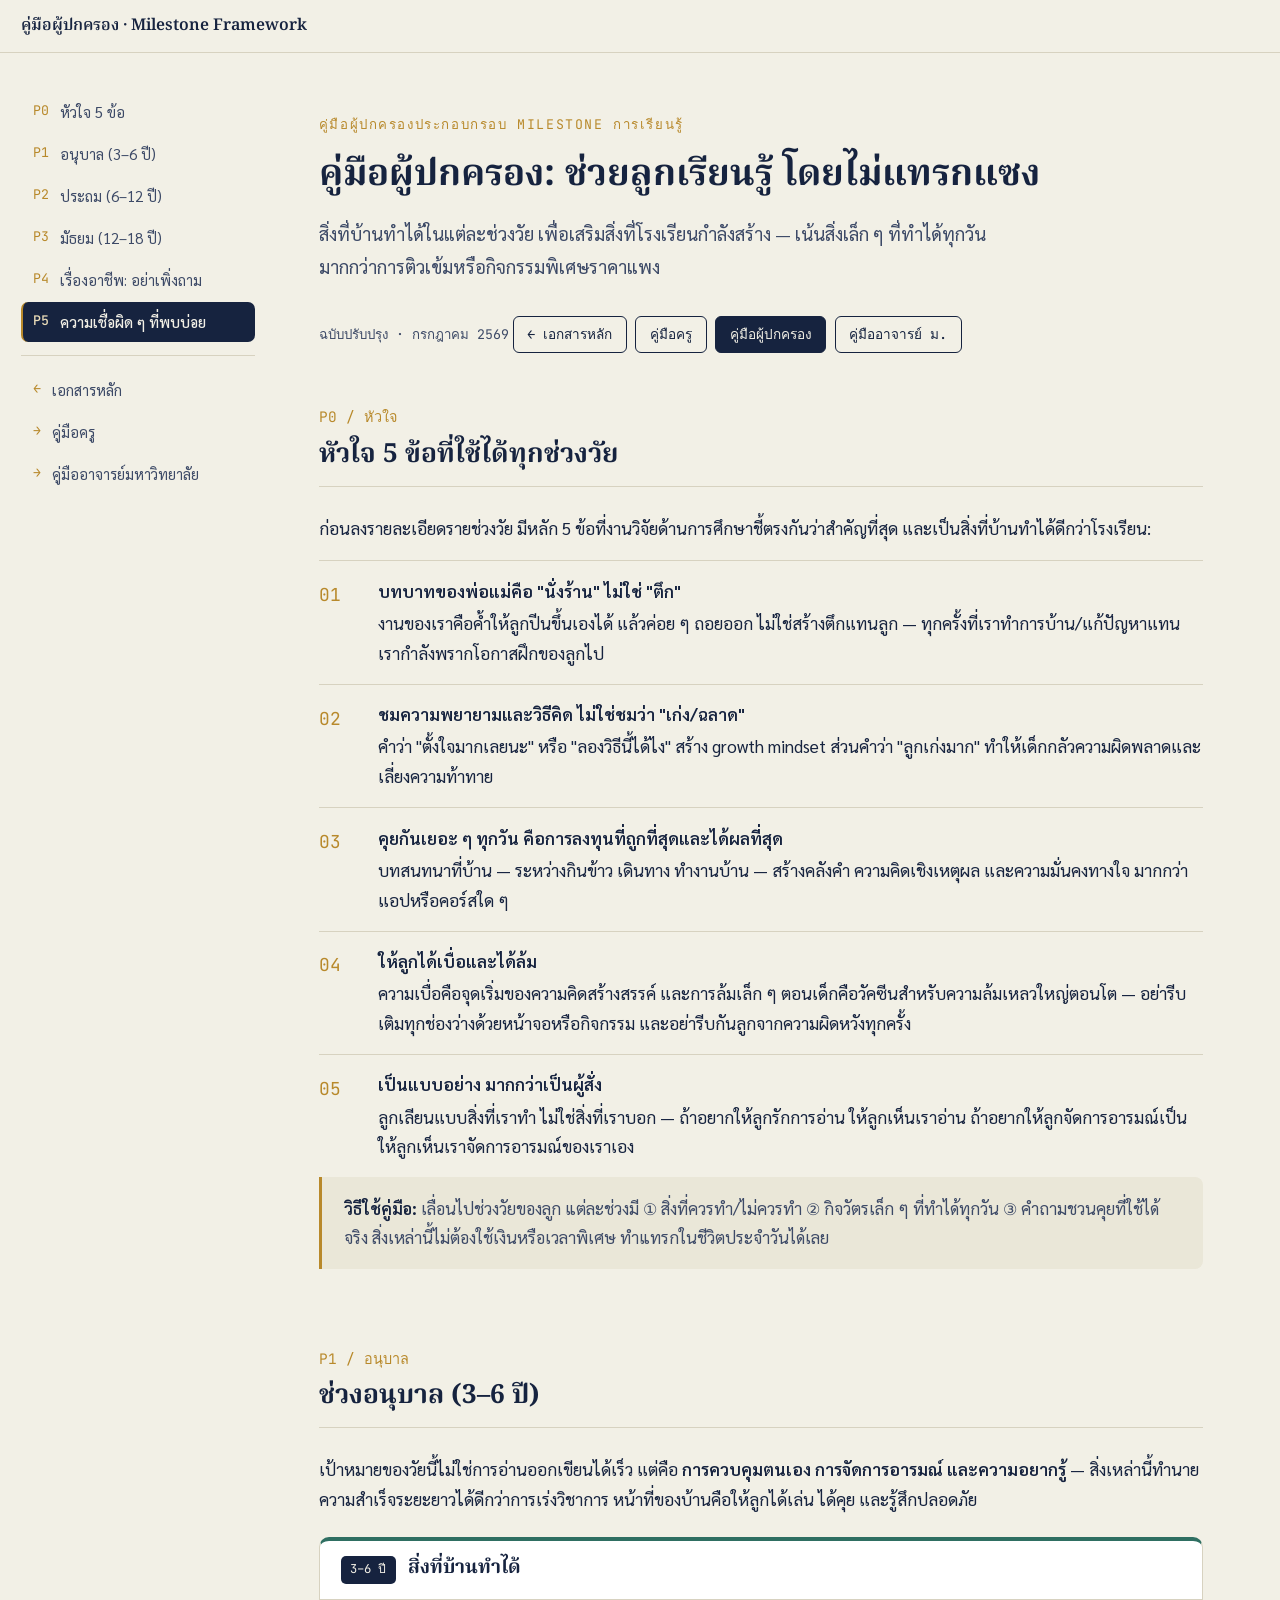
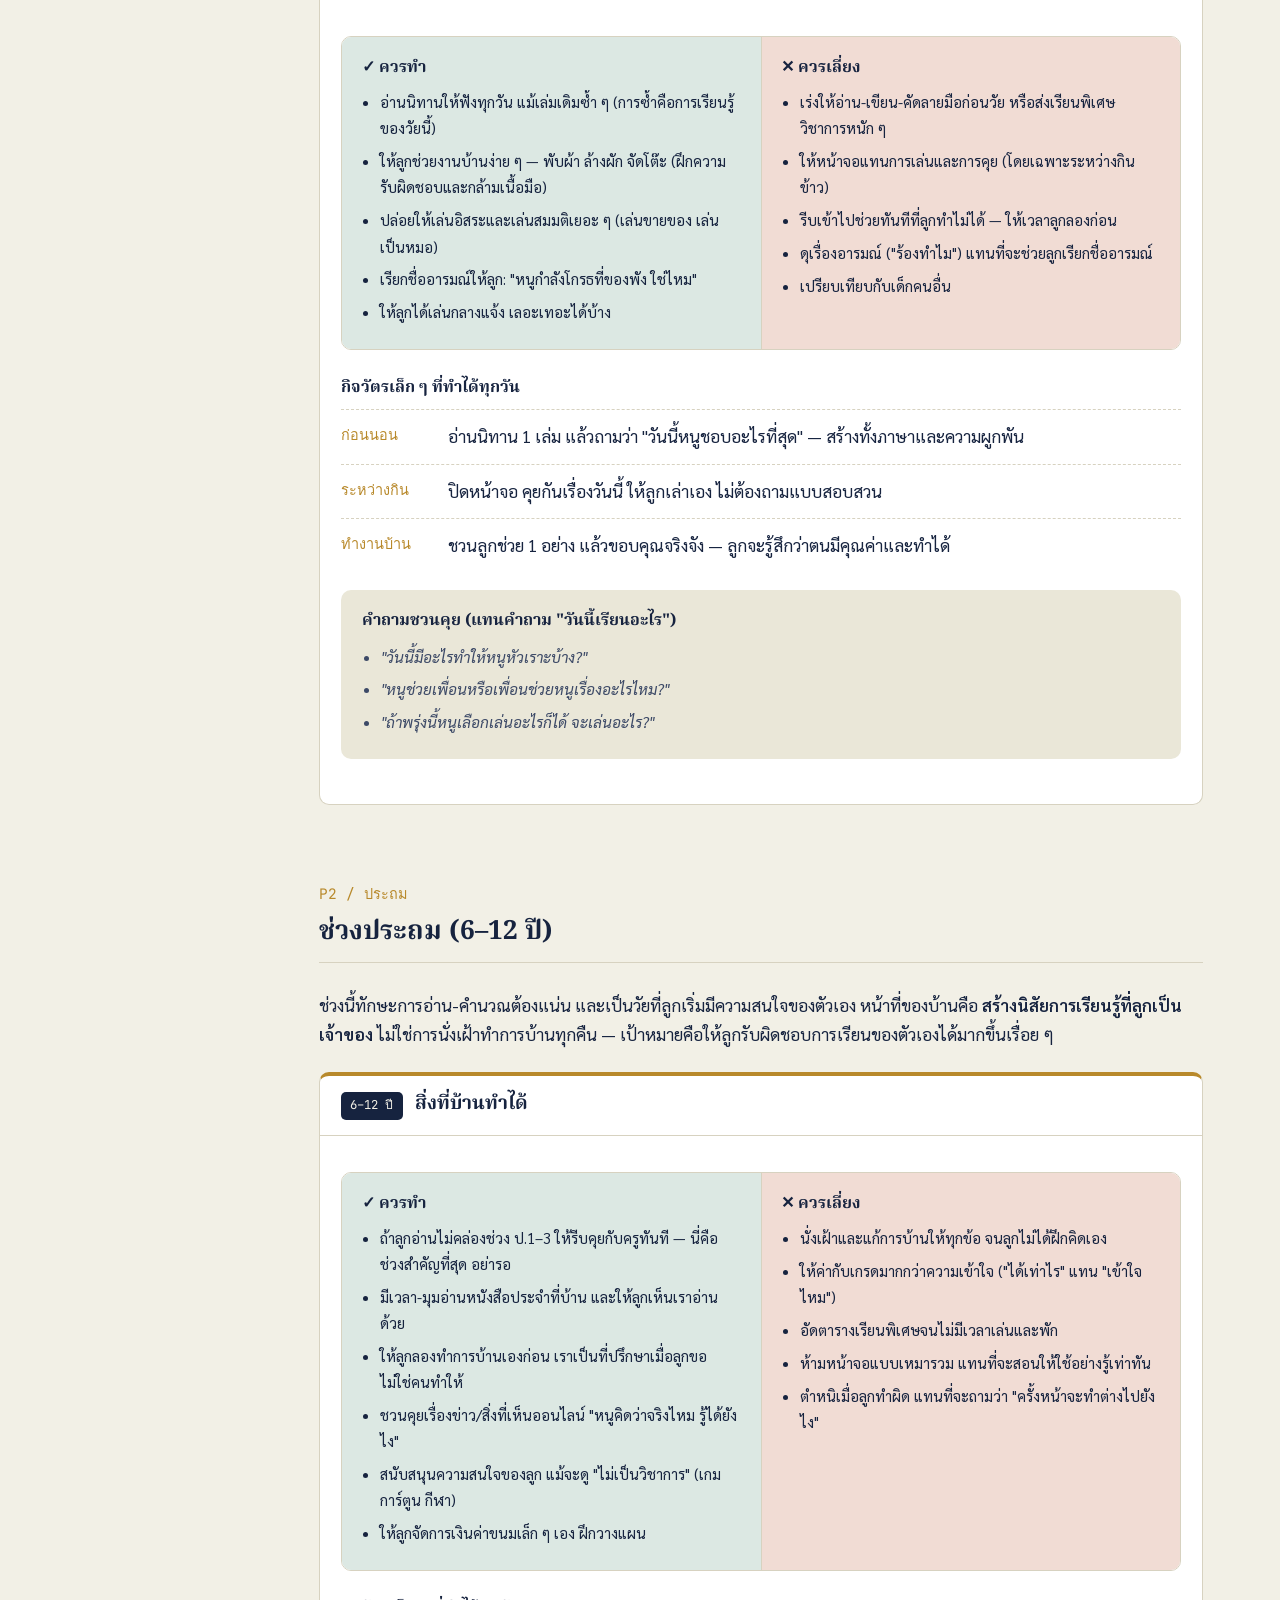
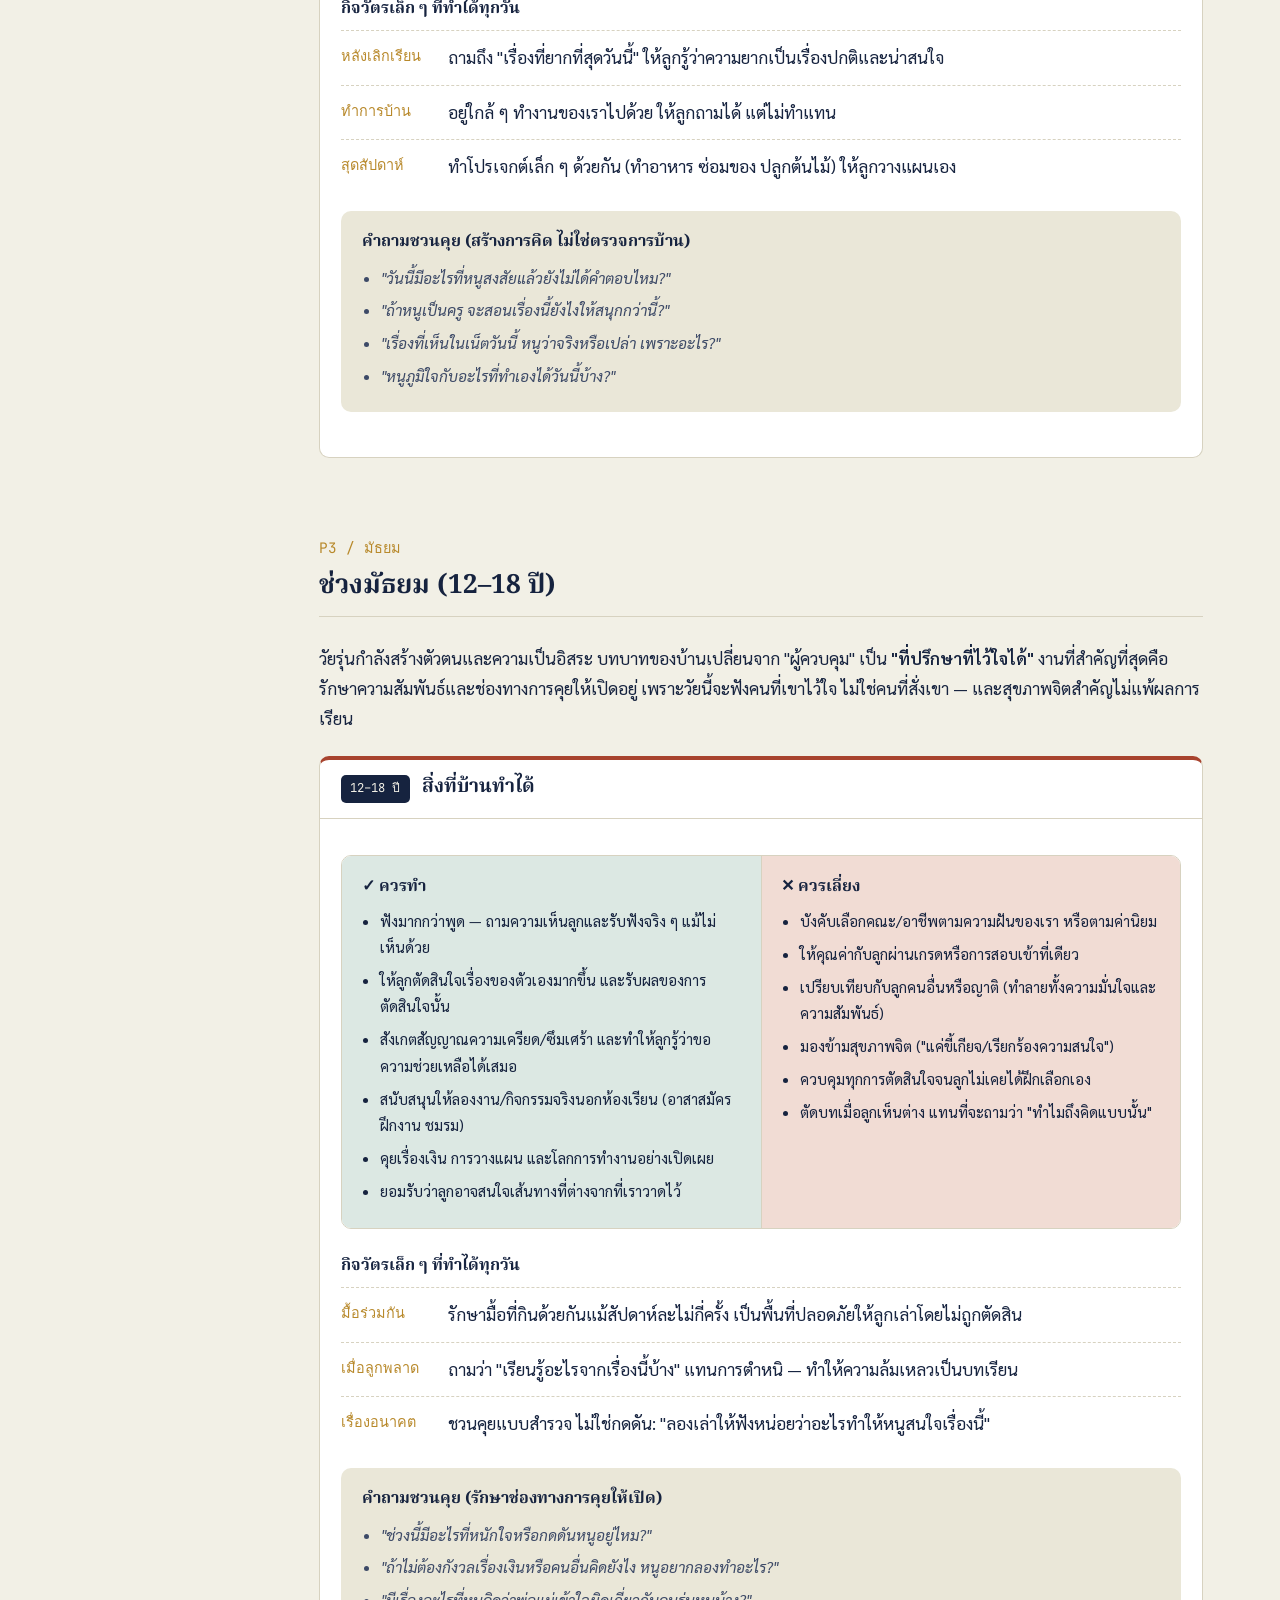
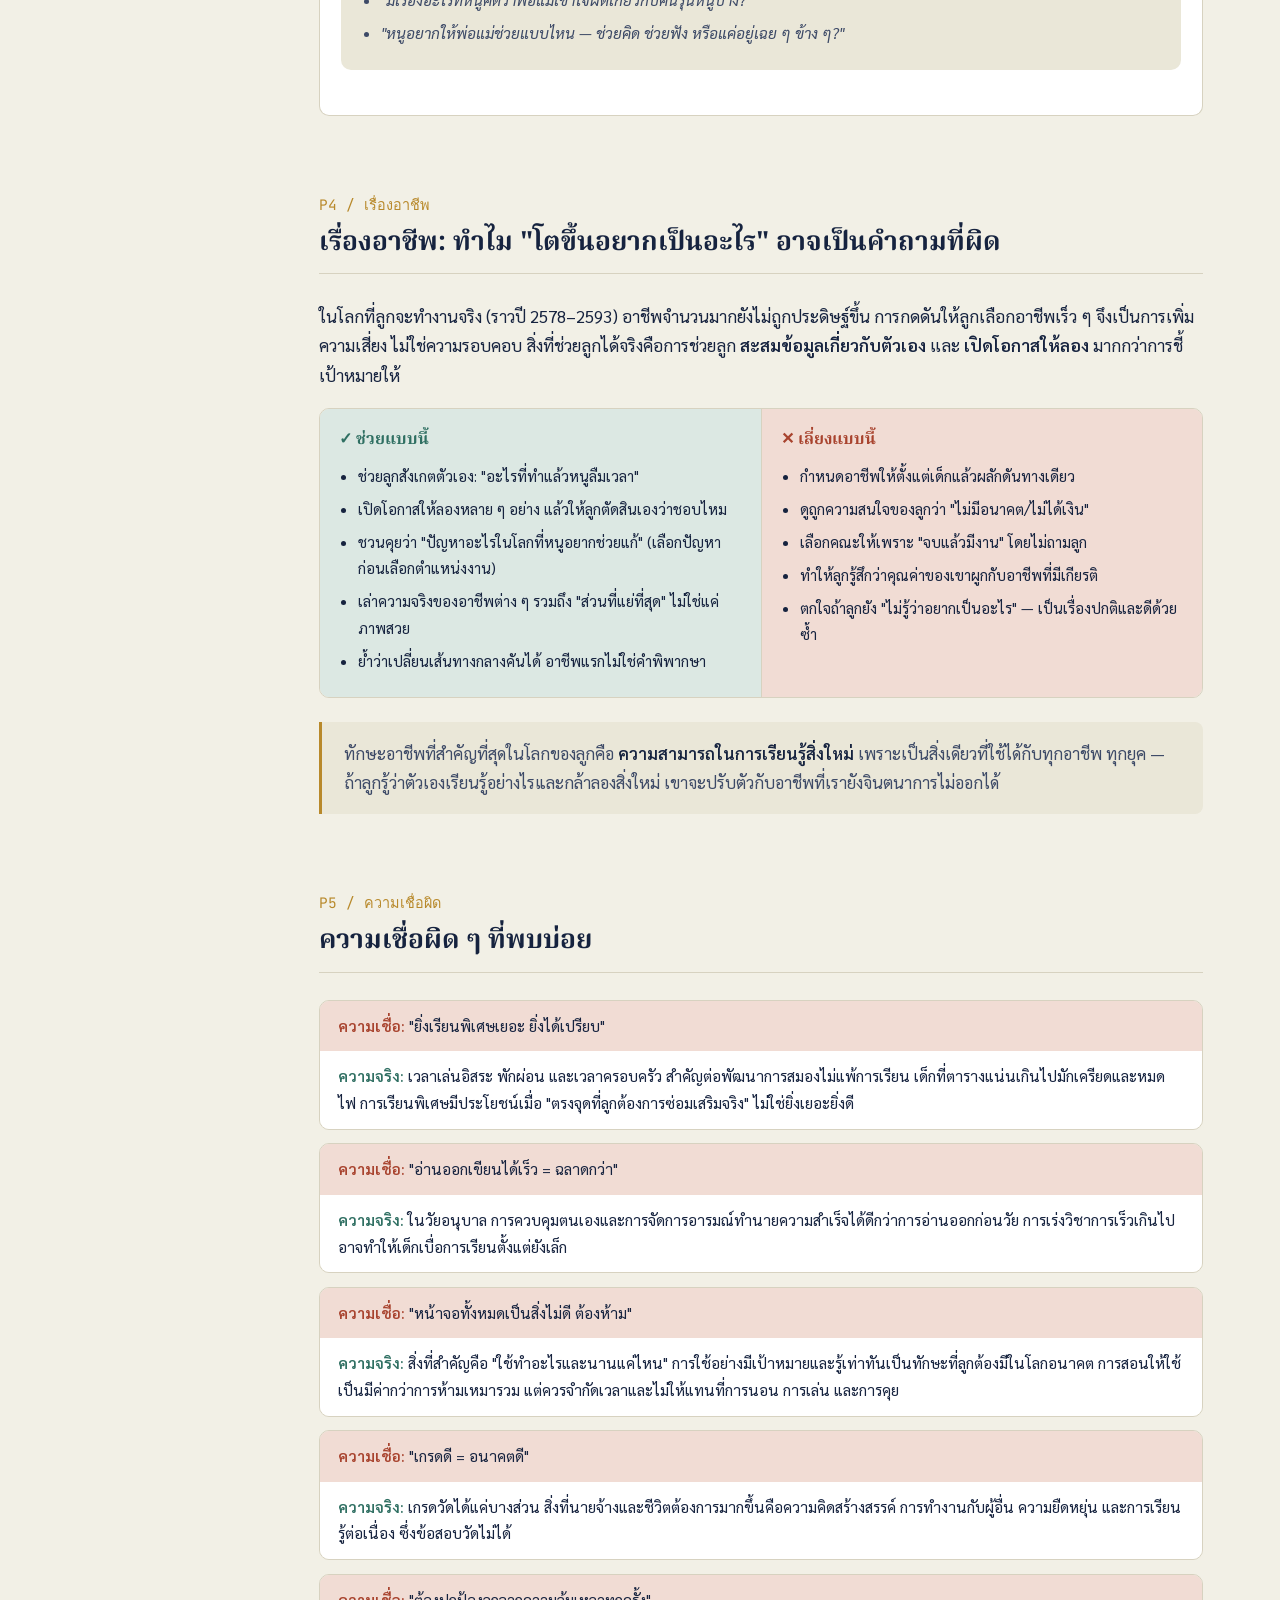
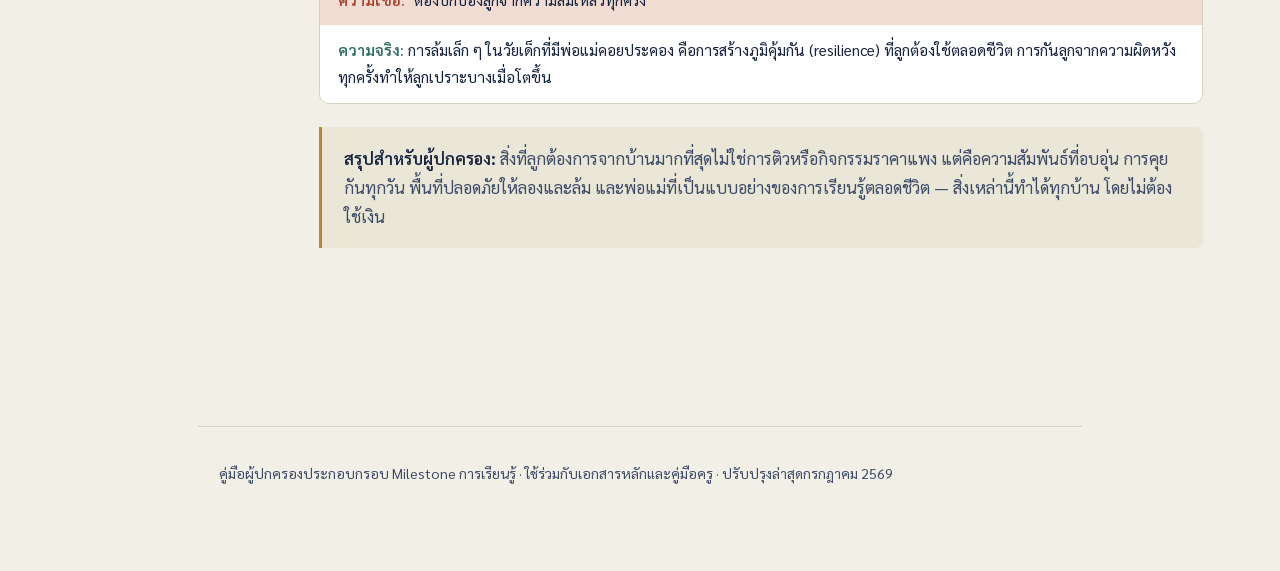
==== commit e9faf33f: "add university roles" ====
--- a/parents.html
+++ b/parents.html
@@ -30,6 +30,7 @@
       <li><a href="#p5"><span class="num">P5</span> ความเชื่อผิด ๆ ที่พบบ่อย</a></li>
       <li style="margin-top:.8rem;border-top:1px solid var(--line);padding-top:.8rem;"><a href="index.html"><span class="num">←</span> เอกสารหลัก</a></li>
       <li><a href="teachers.html"><span class="num">→</span> คู่มือครู</a></li>
+      <li><a href="university.html"><span class="num">→</span> คู่มืออาจารย์มหาวิทยาลัย</a></li>
     </ol>
   </nav>
 
@@ -39,7 +40,7 @@
       <h1>คู่มือผู้ปกครอง: ช่วยลูกเรียนรู้ โดยไม่แทรกแซง</h1>
       <p class="lede">สิ่งที่บ้านทำได้ในแต่ละช่วงวัย เพื่อเสริมสิ่งที่โรงเรียนกำลังสร้าง — เน้นสิ่งเล็ก ๆ ที่ทำได้ทุกวัน มากกว่าการติวเข้มหรือกิจกรรมพิเศษราคาแพง</p>
       <span class="meta">ฉบับปรับปรุง · กรกฎาคม 2569</span>
-      <div class="page-switch"><a href="index.html">← เอกสารหลัก</a><a href="teachers.html">คู่มือครู</a><a class="current" href="parents.html">คู่มือผู้ปกครอง</a></div>
+      <div class="page-switch"><a href="index.html">← เอกสารหลัก</a><a href="teachers.html">คู่มือครู</a><a class="current" href="parents.html">คู่มือผู้ปกครอง</a><a href="university.html">คู่มืออาจารย์ ม.</a></div>
     </div>
 
     <!-- ===== P0 ===== -->
--- a/style.css
+++ b/style.css
@@ -191,6 +191,7 @@
   .age-card--upper{border-top:4px solid var(--gold);}
   .age-card--lower-sec{border-top:4px solid #C09A3E;}
   .age-card--upper-sec{border-top:4px solid var(--brick);}
+  .age-card--tertiary{border-top:4px solid #5B4B8A;}
 
   table.mtbl{width:100%;border-collapse:collapse;}
   table.mtbl th{
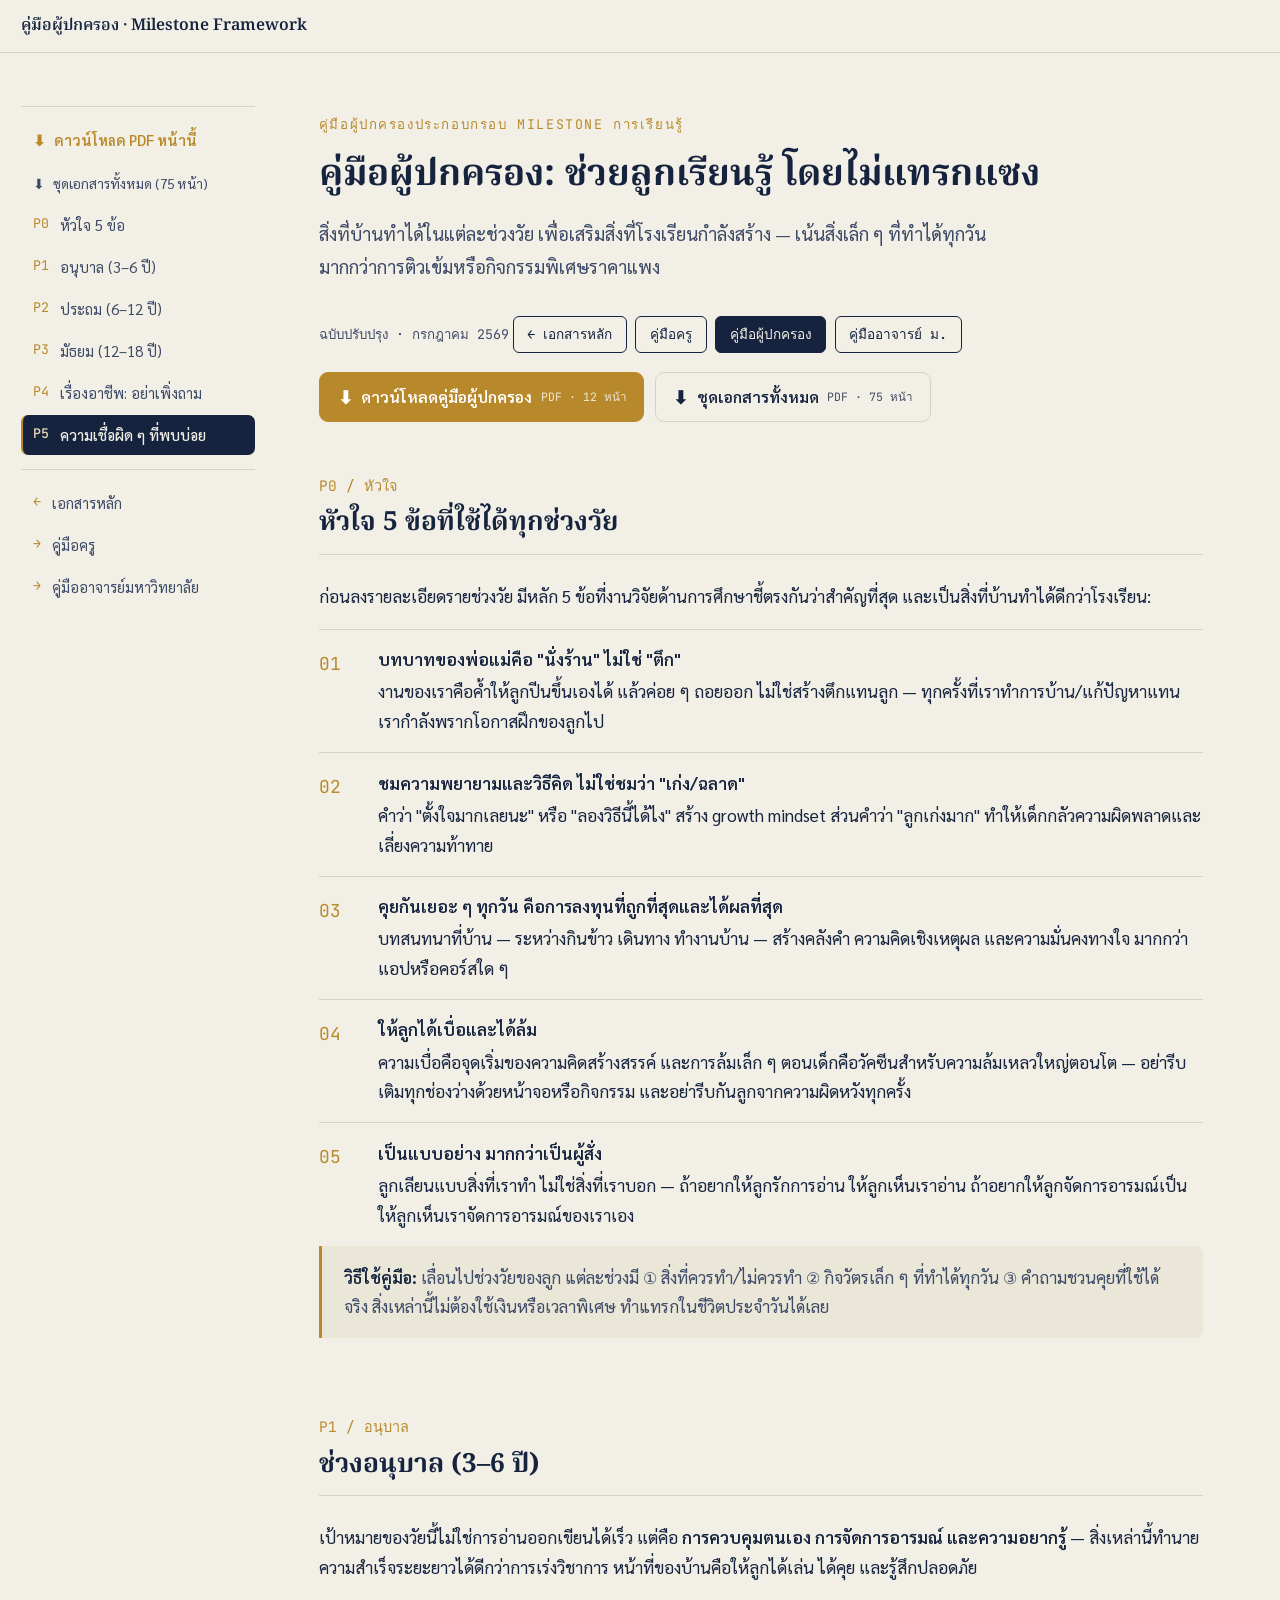
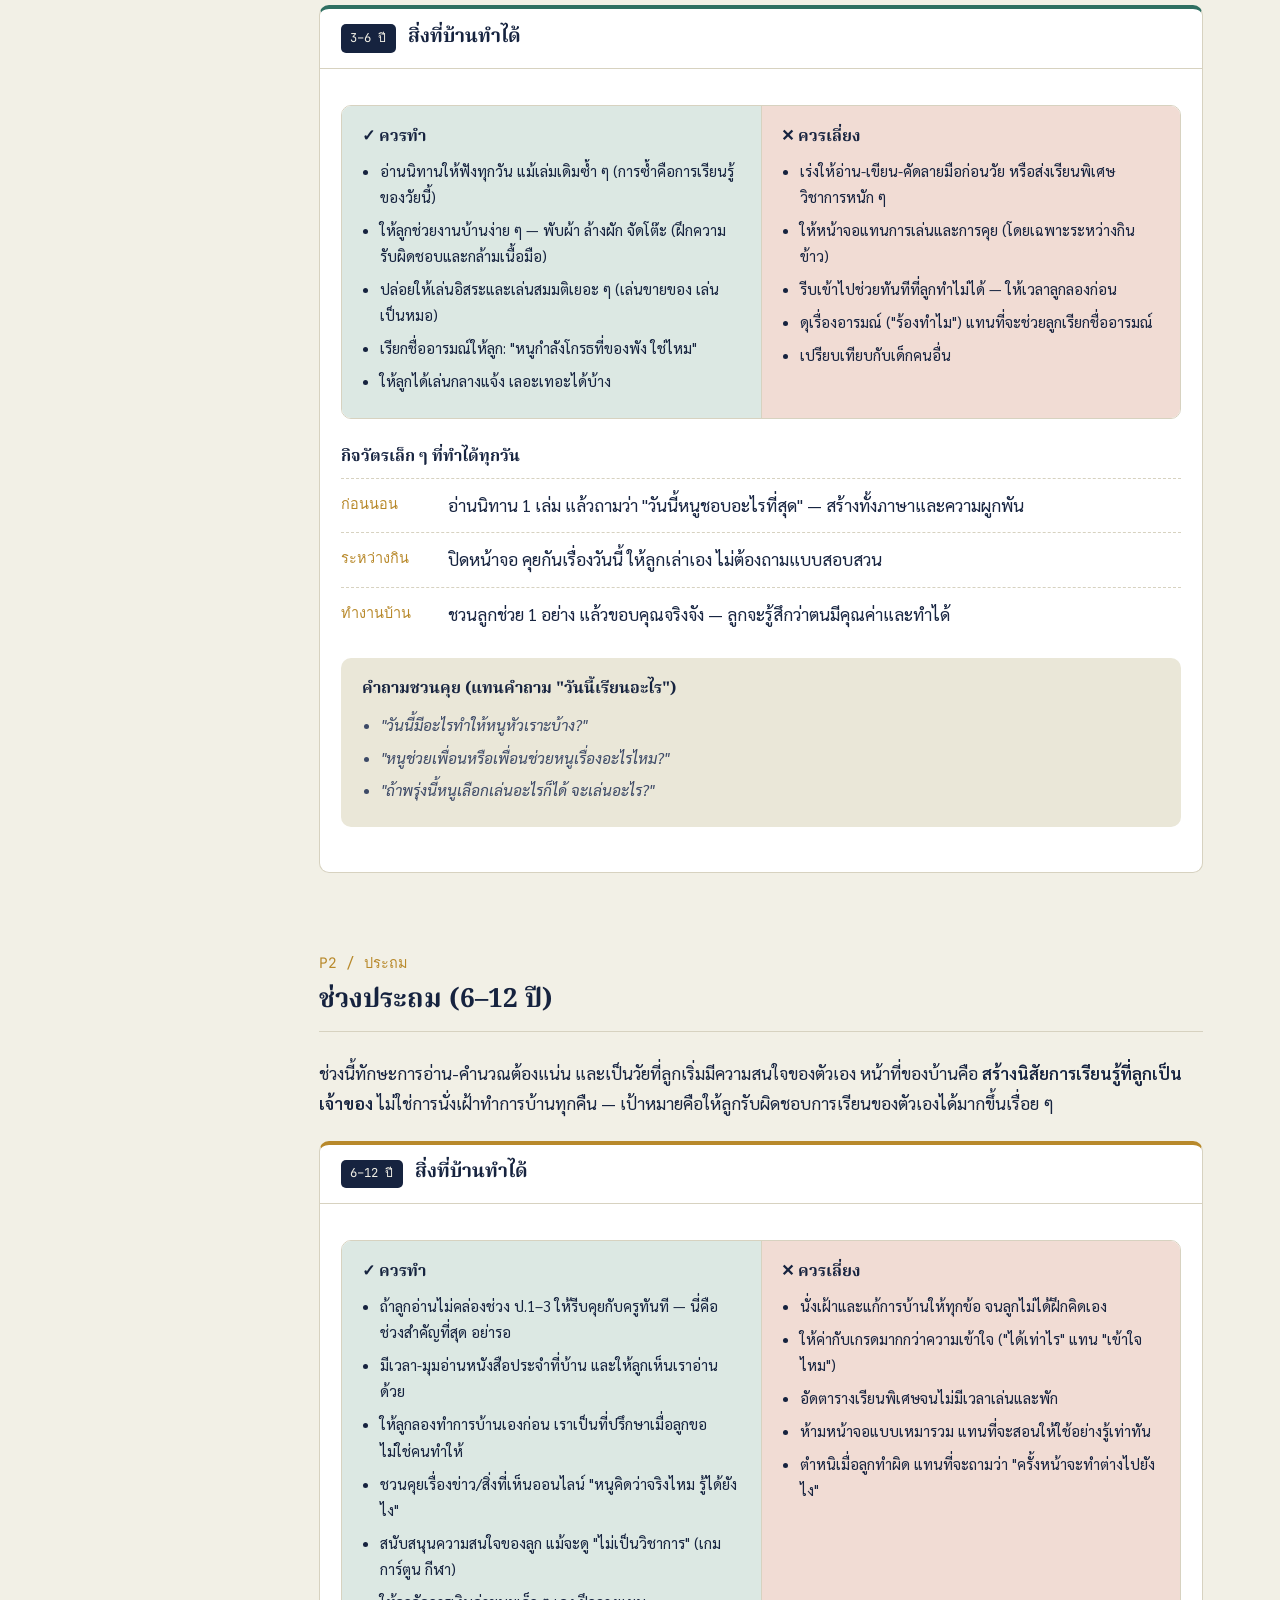
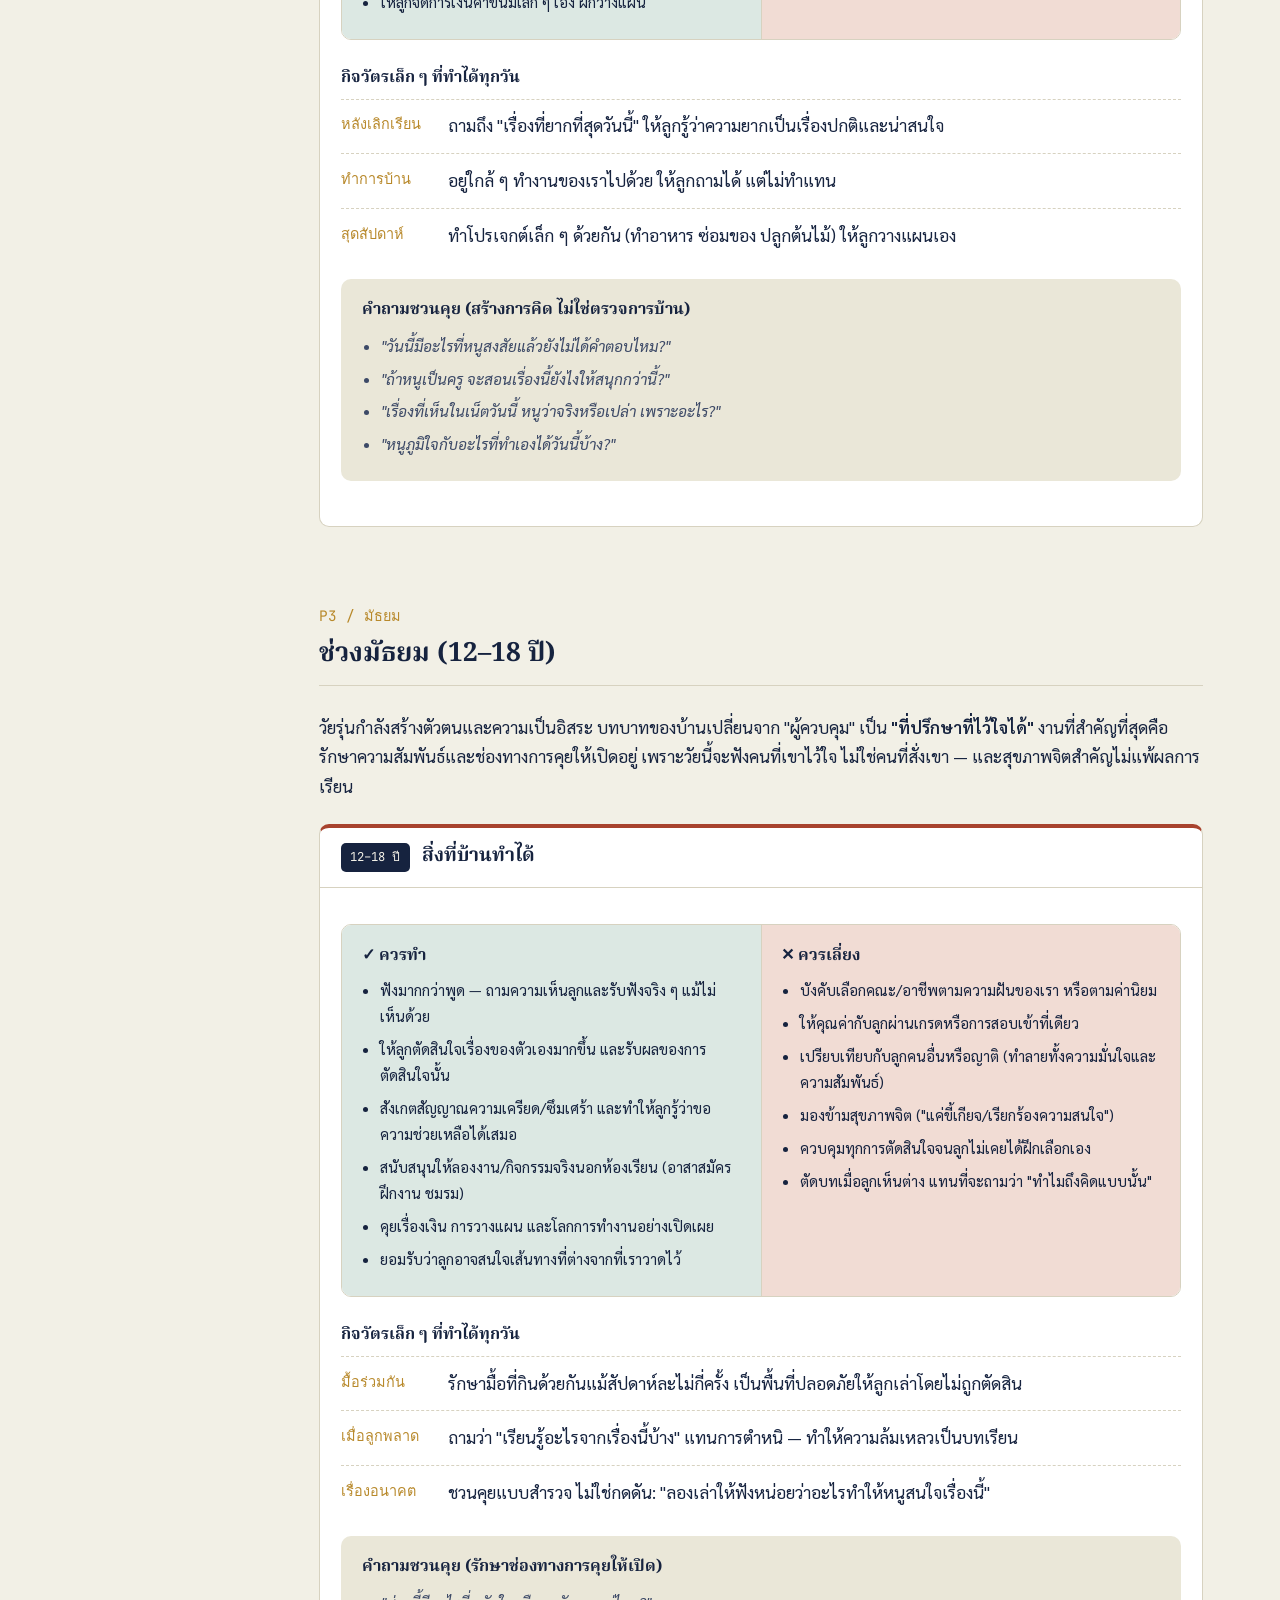
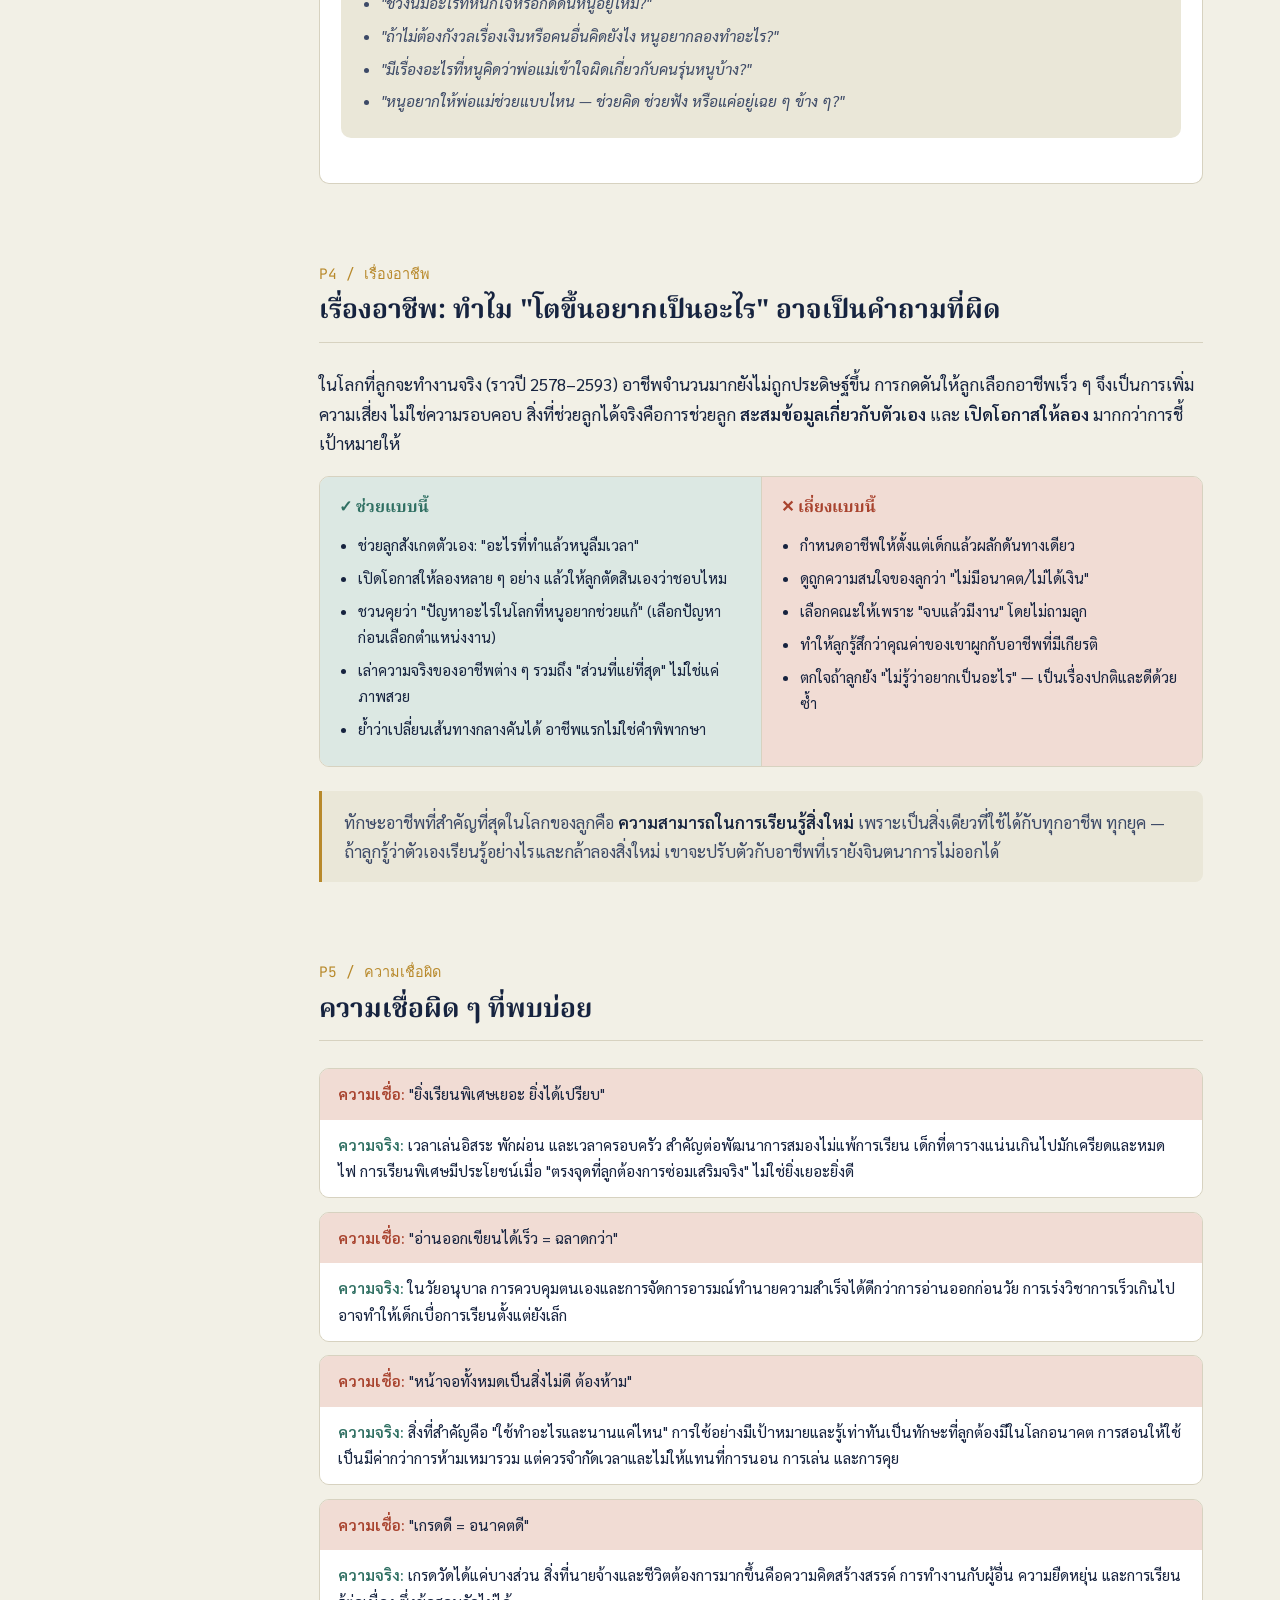
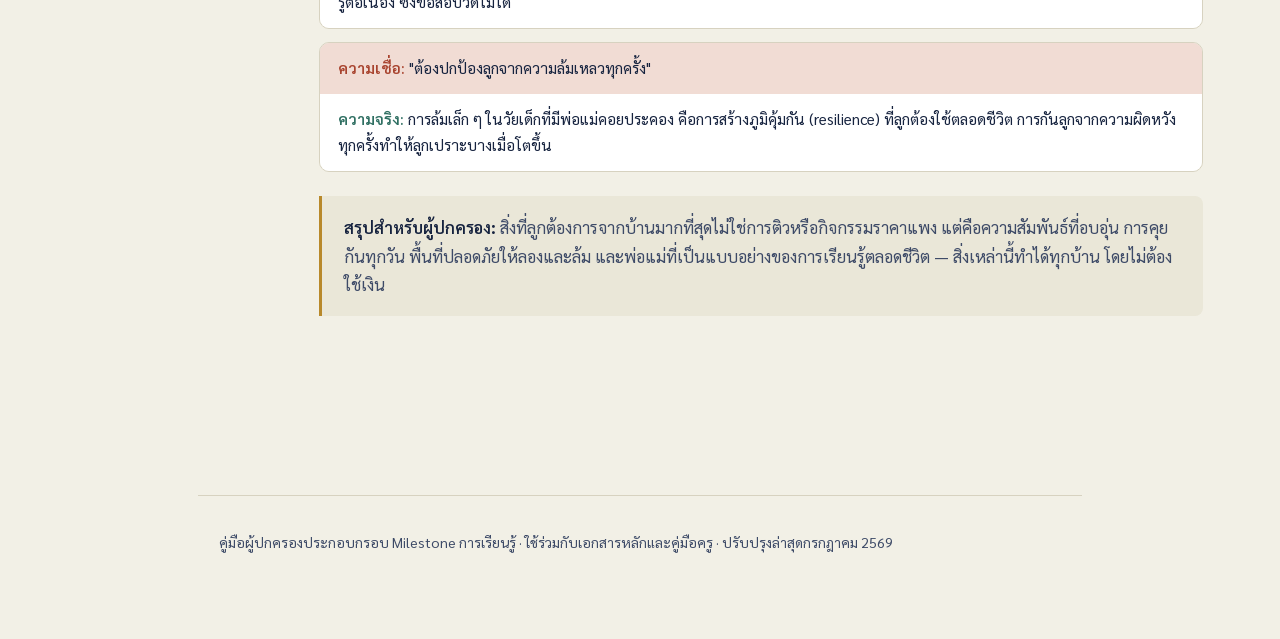
==== commit a1f46e11: "include links to pdf and pdf" ====
--- a/parents.html
+++ b/parents.html
@@ -22,6 +22,7 @@
 <div class="shell">
   <nav class="toc" id="toc">
     <ol>
+      <li class="dl-toc"><a href="hrd-parents.pdf" download="คู่มือผู้ปกครอง.pdf"><span>⬇</span> ดาวน์โหลด PDF หน้านี้</a><a class="sub" href="hrd-complete.pdf" download="กรอบพัฒนาทรัพยากรมนุษย์-ชุดเอกสารฉบับสมบูรณ์.pdf"><span>⬇</span> ชุดเอกสารทั้งหมด (75 หน้า)</a></li>
       <li><a href="#p0"><span class="num">P0</span> หัวใจ 5 ข้อ</a></li>
       <li><a href="#p1"><span class="num">P1</span> อนุบาล (3–6 ปี)</a></li>
       <li><a href="#p2"><span class="num">P2</span> ประถม (6–12 ปี)</a></li>
@@ -41,6 +42,10 @@
       <p class="lede">สิ่งที่บ้านทำได้ในแต่ละช่วงวัย เพื่อเสริมสิ่งที่โรงเรียนกำลังสร้าง — เน้นสิ่งเล็ก ๆ ที่ทำได้ทุกวัน มากกว่าการติวเข้มหรือกิจกรรมพิเศษราคาแพง</p>
       <span class="meta">ฉบับปรับปรุง · กรกฎาคม 2569</span>
       <div class="page-switch"><a href="index.html">← เอกสารหลัก</a><a href="teachers.html">คู่มือครู</a><a class="current" href="parents.html">คู่มือผู้ปกครอง</a><a href="university.html">คู่มืออาจารย์ ม.</a></div>
+      <div class="dl-bar">
+        <a class="dl-btn dl-btn--primary" href="hrd-parents.pdf" download="คู่มือผู้ปกครอง.pdf"><span class="ic">⬇</span> ดาวน์โหลดคู่มือผู้ปกครอง <small>PDF · 12 หน้า</small></a>
+        <a class="dl-btn dl-btn--full" href="hrd-complete.pdf" download="กรอบพัฒนาทรัพยากรมนุษย์-ชุดเอกสารฉบับสมบูรณ์.pdf"><span class="ic">⬇</span> ชุดเอกสารทั้งหมด <small>PDF · 75 หน้า</small></a>
+      </div>
     </div>
 
     <!-- ===== P0 ===== -->
--- a/style.css
+++ b/style.css
@@ -408,3 +408,29 @@
 .myth-row .m strong{color:var(--brick);}
 .myth-row .r{padding:.7rem 1.1rem;font-size:.9rem;background:#fff;}
 .myth-row .r strong{color:var(--teal);}
+
+/* ===== download bar (hero) ===== */
+.dl-bar{display:flex;flex-wrap:wrap;gap:.6rem;margin-top:1.1rem;}
+.dl-btn{
+  display:inline-flex;align-items:center;gap:.5rem;
+  padding:.6rem 1.05rem;border-radius:9px;
+  font-family:"Sarabun",sans-serif;font-size:.92rem;font-weight:600;
+  text-decoration:none;border:1.5px solid transparent;transition:transform .12s ease,box-shadow .12s ease;
+}
+.dl-btn .ic{font-size:1.05rem;line-height:1;}
+.dl-btn--primary{background:var(--gold);color:#fff;border-color:var(--gold);}
+.dl-btn--primary:hover{transform:translateY(-1px);box-shadow:0 6px 16px rgba(184,137,43,.32);}
+.dl-btn--full{background:transparent;color:var(--ink);border-color:var(--line);}
+.dl-btn--full:hover{border-color:var(--gold);color:var(--gold);transform:translateY(-1px);}
+.dl-btn small{font-family:"JetBrains Mono",monospace;font-weight:400;font-size:.68rem;opacity:.8;}
+
+/* download link inside the sticky TOC */
+.toc .dl-toc{
+  margin-top:.8rem;border-top:1px solid var(--line);padding-top:.8rem;
+}
+.toc .dl-toc a{
+  display:flex;align-items:center;gap:.45rem;
+  color:var(--gold);font-weight:600;font-size:.86rem;text-decoration:none;
+}
+.toc .dl-toc a:hover{text-decoration:underline;}
+.toc .dl-toc a.sub{color:var(--ink-soft);font-weight:400;font-size:.8rem;margin-top:.35rem;}
